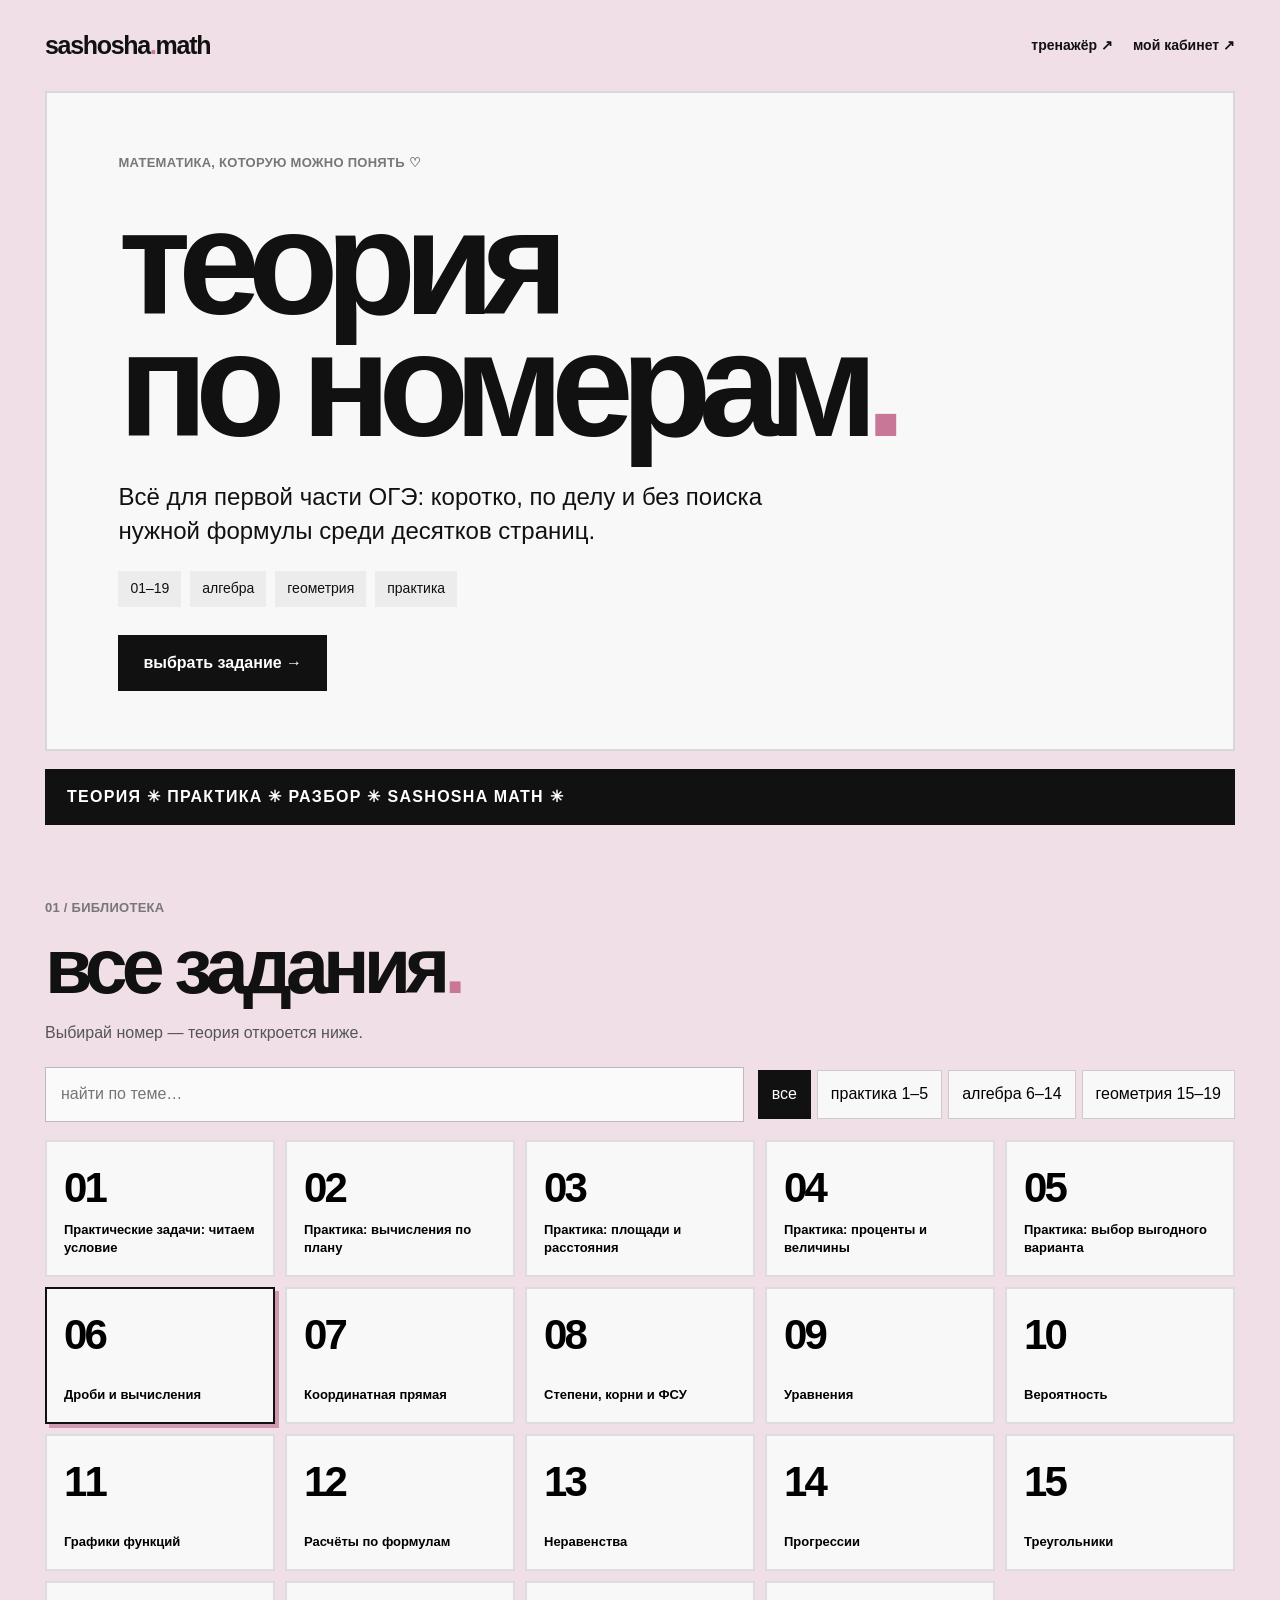
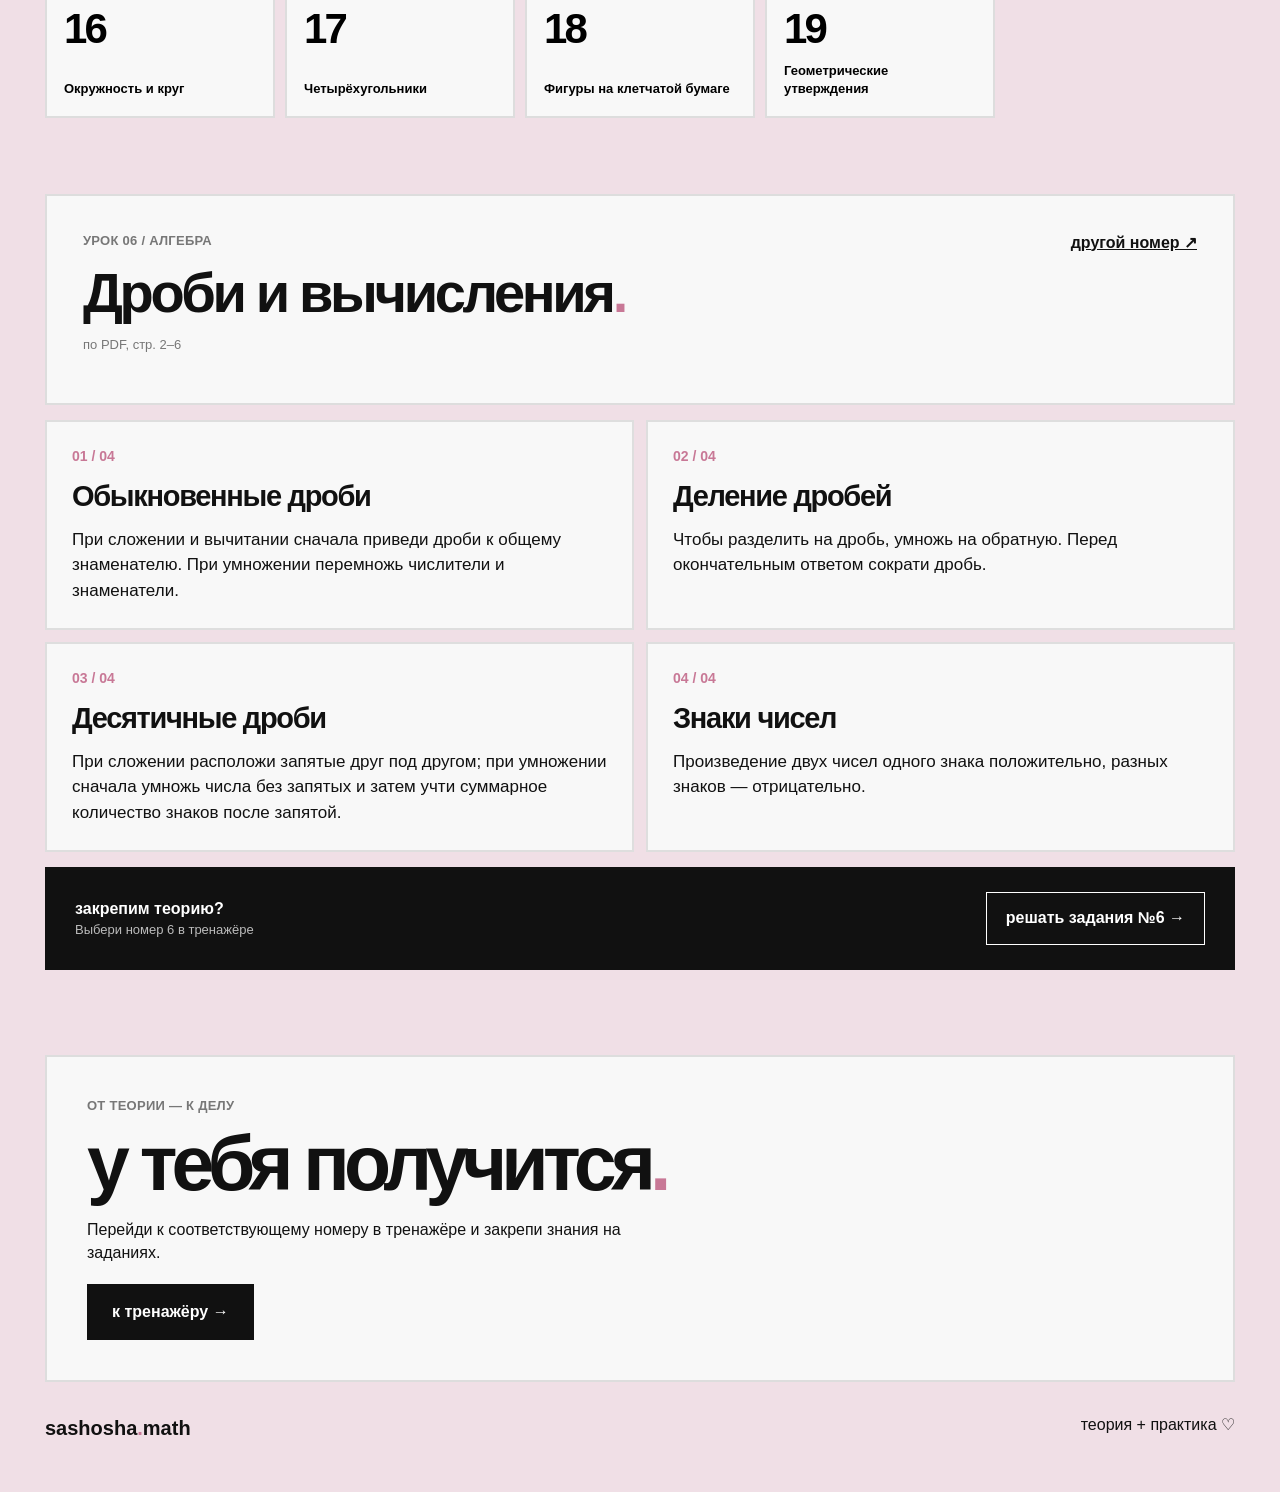
==== theory.html @ 41990ed6 "Добавлена теория ОГЭ по номерам" ====
<!doctype html><html lang="ru"><head><meta charset="utf-8"><meta name="viewport" content="width=device-width,initial-scale=1"><meta name="theme-color" content="#f0dfe6"><meta name="description" content="Теория по заданиям 1–19 ОГЭ: sashosha math"><title>теория ОГЭ — sashosha math</title><link rel="stylesheet" href="theory.css"></head><body><header class="nav shell"><a href="index.html" class="brand">sashosha<span>.</span>math</a><nav><a href="index.html#topics">тренажёр ↗</a><a href="index.html#classroom">мой кабинет ↗</a></nav></header><main class="shell"><section class="hero"><p class="eyebrow">математика, которую можно понять ♡</p><h1>теория<br>по номерам<span>.</span></h1><p class="lead">Всё для первой части ОГЭ: коротко, по делу и без поиска нужной формулы среди десятков страниц.</p><div class="tags"><span>01–19</span><span>алгебра</span><span>геометрия</span><span>практика</span></div><a class="dark-link" href="#catalog">выбрать задание →</a></section><div class="ticker">ТЕОРИЯ ✳ ПРАКТИКА ✳ РАЗБОР ✳ SASHOSHA MATH ✳</div><section id="catalog" class="section"><div class="head"><div class="eyebrow">01 / библиотека</div><h2>все задания<span>.</span></h2><p>Выбирай номер — теория откроется ниже.</p></div><div class="tools"><input id="search" type="search" placeholder="найти по теме…" aria-label="Найти тему"><div class="filters" role="group" aria-label="Группа заданий"><button data-group="all" class="active">все</button><button data-group="практика">практика 1–5</button><button data-group="алгебра">алгебра 6–14</button><button data-group="геометрия">геометрия 15–19</button></div></div><div class="catalog" id="numberList"></div></section><section class="section" id="lesson" aria-live="polite"><div id="lessonContent"></div></section><section class="endnote"><div class="eyebrow">от теории — к делу</div><h2>у тебя получится<span>.</span></h2><p>Перейди к соответствующему номеру в тренажёре и закрепи знания на заданиях.</p><a class="dark-link" href="index.html#topics">к тренажёру →</a></section></main><footer class="shell footer"><b>sashosha<span>.</span>math</b><span>теория + практика ♡</span></footer><script src="theory-data.js"></script><script src="theory.js"></script></body></html>
---- theory.css ----
*{box-sizing:border-box}html{scroll-behavior:smooth}body{margin:0;background:#f0dfe6;color:#111;font-family:Arial,Helvetica,sans-serif;line-height:1.4}a{text-decoration:none;color:inherit}button,input{font:inherit}.shell{width:min(1190px,calc(100% - 36px));margin:auto}.nav{display:flex;justify-content:space-between;align-items:center;padding:28px 0;gap:12px}.brand{font-size:25px;font-weight:900;letter-spacing:-1.3px}.brand span,.hero h1 span,.head h2 span,.endnote h2 span,.footer b span{color:#c87896}.nav nav{display:flex;gap:20px;flex-wrap:wrap;font-size:14px;font-weight:700}.hero{background:#f8f8f8;border:2px solid #d8d8d8;padding:48px 6% 58px;min-height:460px}.eyebrow{font-size:13px;color:#777;font-weight:700;letter-spacing:.02em;text-transform:uppercase}.hero h1{font-size:clamp(73px,12vw,148px);letter-spacing:-.085em;line-height:.82;margin:30px 0 35px}.lead{max-width:650px;font-size:clamp(17px,2vw,24px)}.tags{display:flex;gap:9px;flex-wrap:wrap;margin:23px 0 28px}.tags span{background:#ececec;padding:8px 12px;font-size:14px}.dark-link{display:inline-flex;background:#111;color:white;padding:17px 25px;font-weight:750;align-items:center;min-height:54px}.ticker{background:#111;color:#fff;padding:17px 22px;letter-spacing:1.3px;font-weight:800;margin:18px 0}.section{padding:56px 0 20px}.head{margin-bottom:23px}.head h2,.endnote h2{font-size:clamp(46px,7vw,77px);letter-spacing:-.075em;line-height:1.04;margin:8px 0}.head p{color:#555;font-size:16px}.tools{display:flex;align-items:center;flex-wrap:wrap;gap:14px;margin-bottom:18px}.tools input{padding:15px;border:1px solid #bbb;background:#fafafa;min-width:min(280px,100%);flex:1}.filters{display:flex;flex-wrap:wrap;gap:6px}.filters button{background:#f8f8f8;border:1px solid #ccc;padding:12px 13px;cursor:pointer}.filters button.active{background:#111;color:#fff;border-color:#111}.catalog{display:grid;grid-template-columns:repeat(5,minmax(0,1fr));gap:10px}.number{border:2px solid #ddd;background:#f8f8f8;min-height:137px;padding:17px;text-align:left;display:flex;flex-direction:column;justify-content:space-between;cursor:pointer}.number.selected{border-color:#111;box-shadow:4px 4px 0 #cf9aaf}.number b{font-size:42px;letter-spacing:-.07em}.number small{font-size:13px;font-weight:750}.lesson-head{background:#f8f8f8;padding:36px;border:2px solid #ddd;display:flex;gap:20px;justify-content:space-between;align-items:start}.lesson-head h2{font-size:clamp(31px,5vw,56px);letter-spacing:-.06em;line-height:1.1;margin:12px 0}.lesson-head p{color:#777;font-size:13px}.cards{display:grid;grid-template-columns:repeat(2,minmax(0,1fr));gap:12px;margin-top:15px}.theory-card{background:#f8f8f8;border:2px solid #dedede;padding:25px;min-height:182px}.theory-card .count{font-weight:900;font-size:14px;color:#c87896}.theory-card h3{font-size:clamp(21px,2.5vw,29px);letter-spacing:-.045em;line-height:1.1;margin:14px 0}.theory-card p{font-size:17px;line-height:1.5;margin:0}.lesson-cta{background:#111;color:#fff;padding:25px 30px;margin-top:15px;display:flex;justify-content:space-between;align-items:center;gap:15px;flex-wrap:wrap}.lesson-cta a{border:1px solid white;padding:14px 19px;font-weight:800}.endnote{background:#f8f8f8;border:2px solid #ddd;margin:65px 0 0;padding:40px}.endnote p{margin-bottom:20px;max-width:580px}.footer{padding:32px 0 50px;display:flex;justify-content:space-between;gap:12px}.footer b{font-size:20px}@media(max-width:760px){.catalog{grid-template-columns:repeat(3,minmax(0,1fr))}.cards{grid-template-columns:1fr}.hero{min-height:0;padding:42px 26px}.lesson-head{padding:25px}.nav{flex-wrap:wrap}.section{padding-top:42px}}@media(max-width:430px){.catalog{grid-template-columns:repeat(2,minmax(0,1fr))}.filters button{font-size:12px;padding:9px}.number{min-height:112px}.number b{font-size:36px}.theory-card{padding:20px}.lesson-head{display:block}}
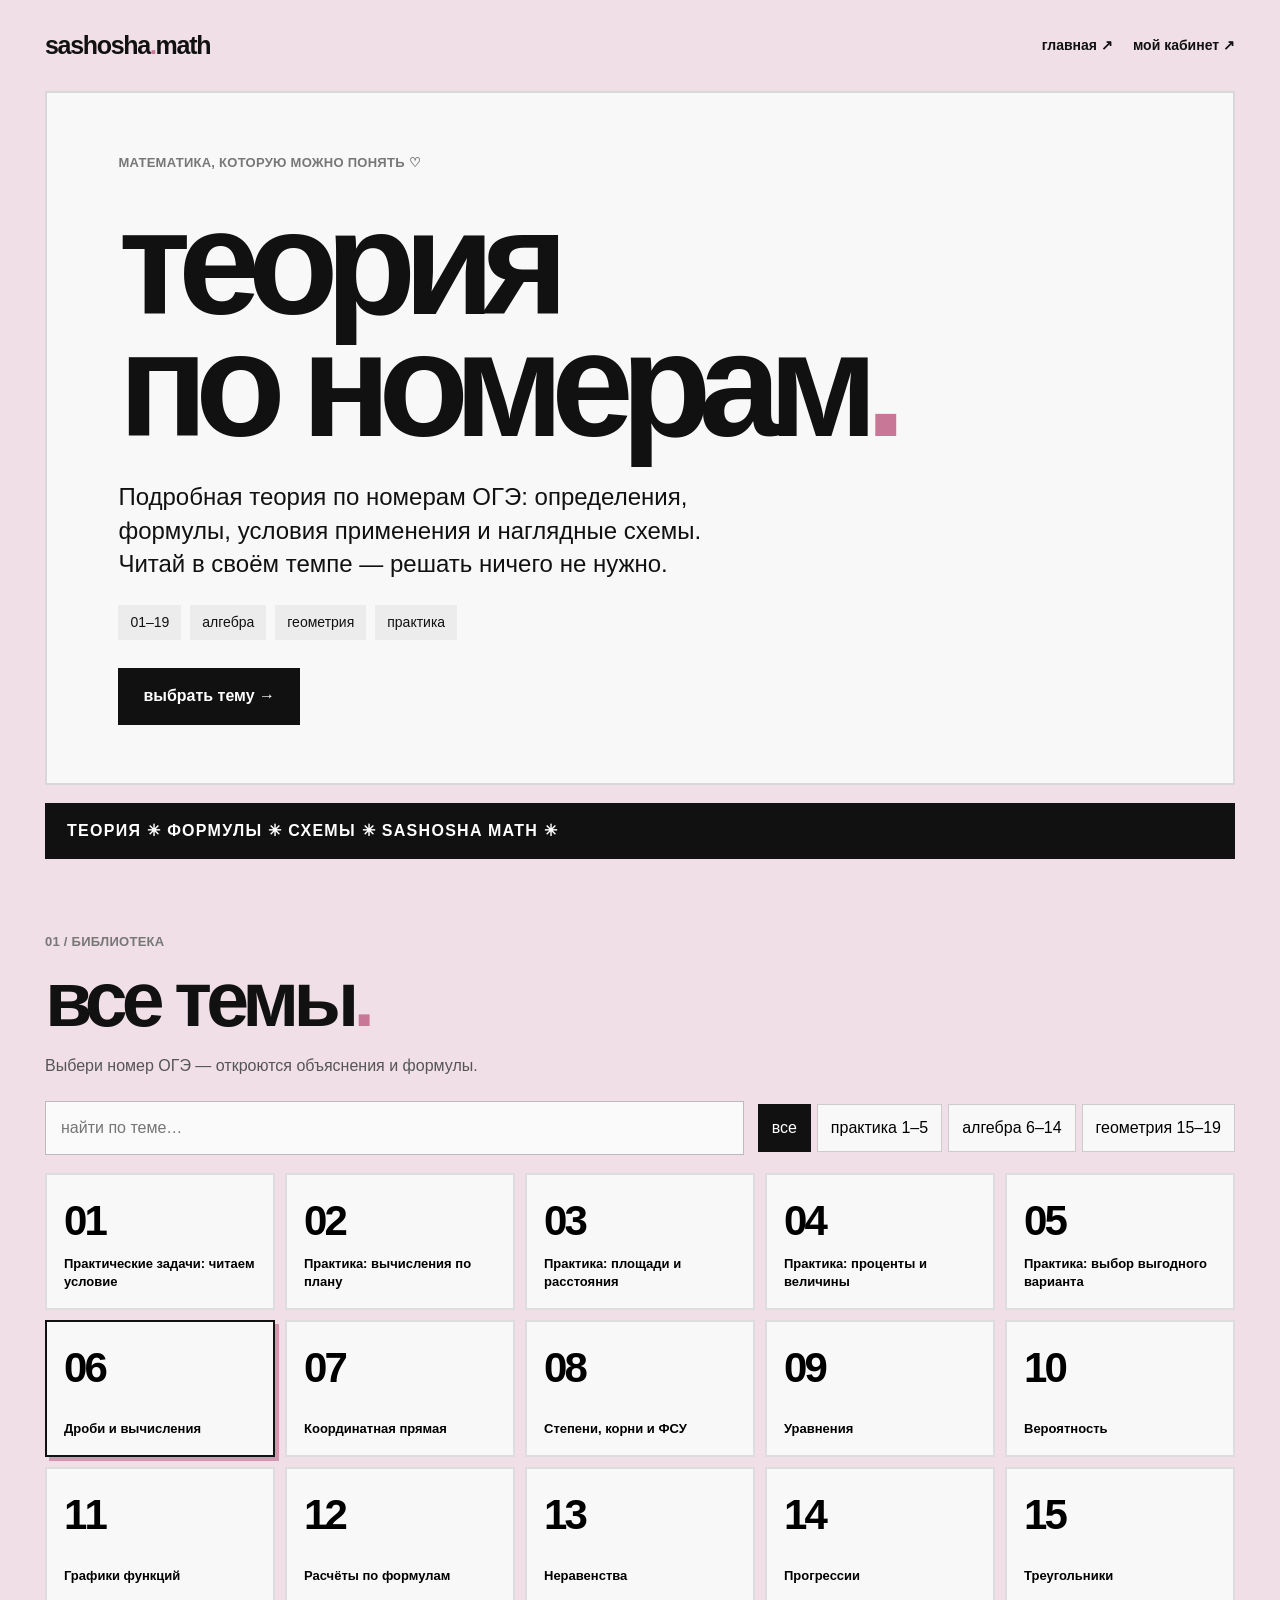
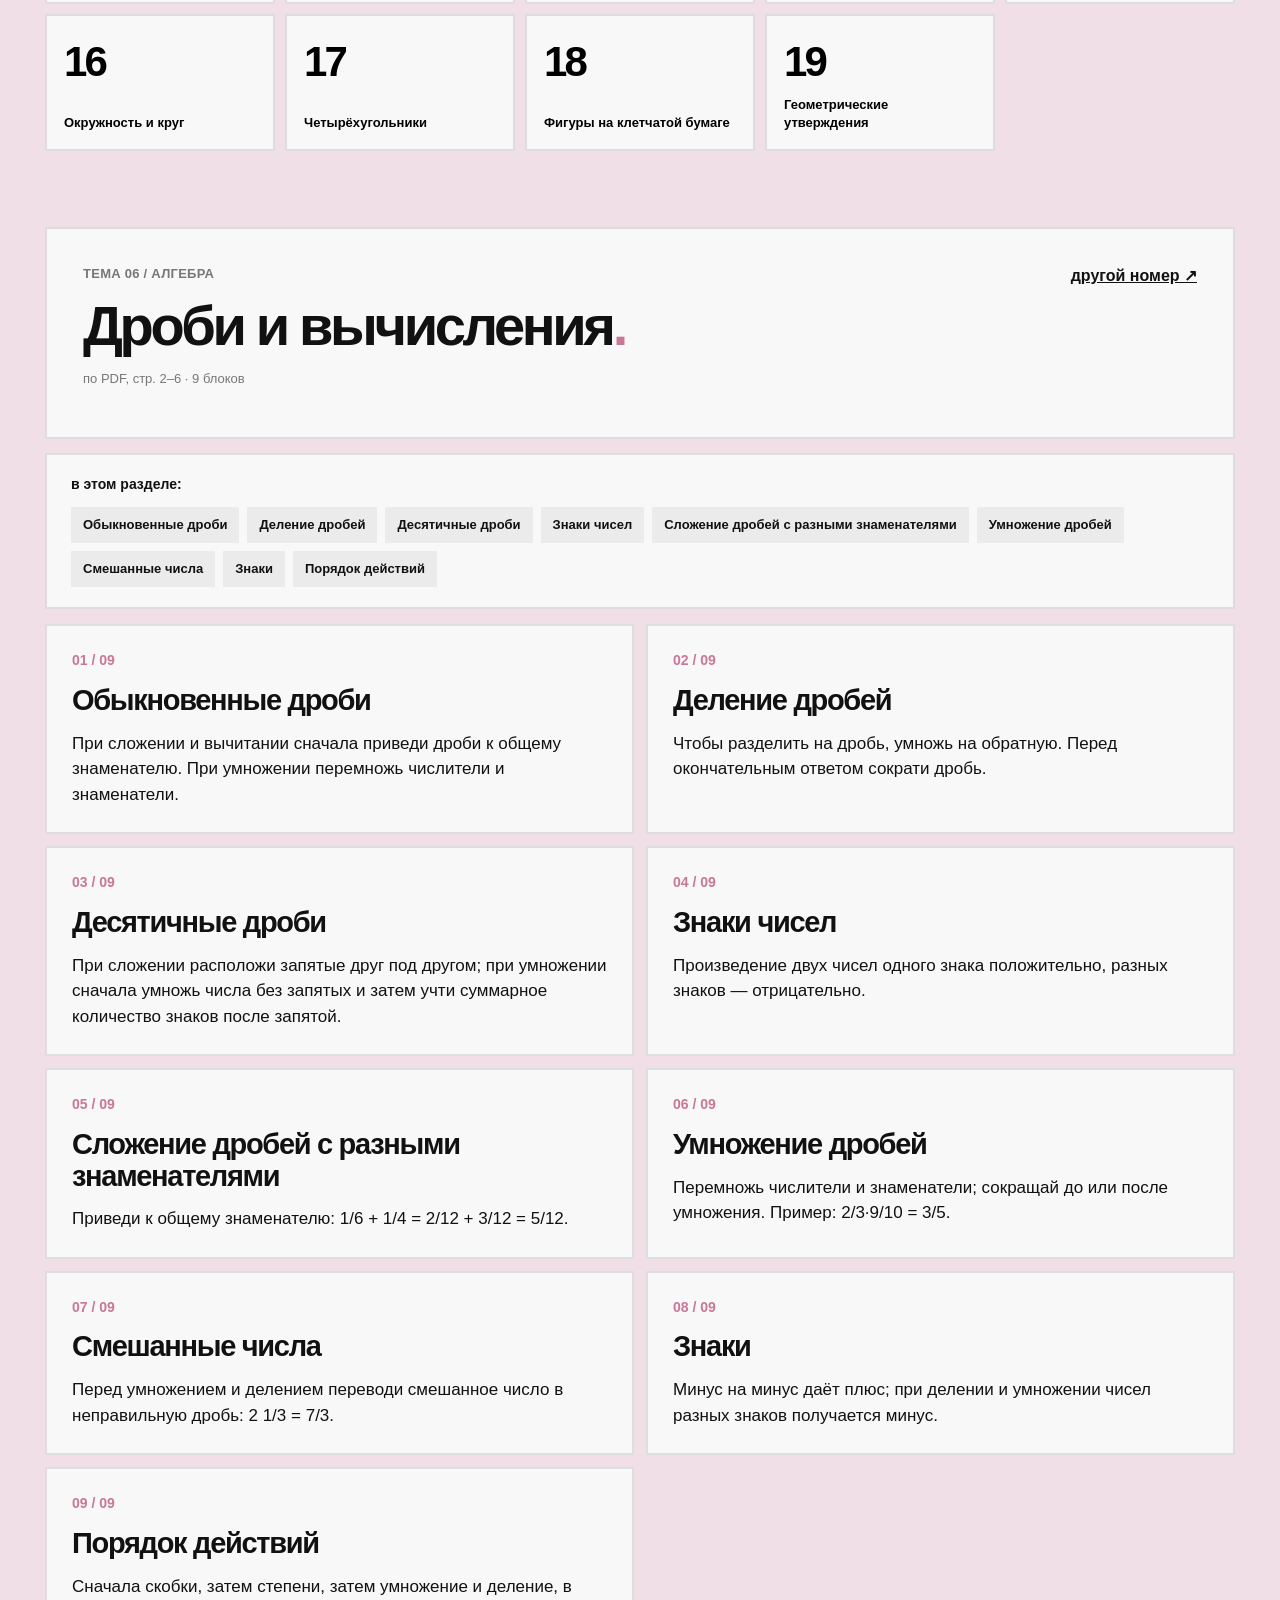
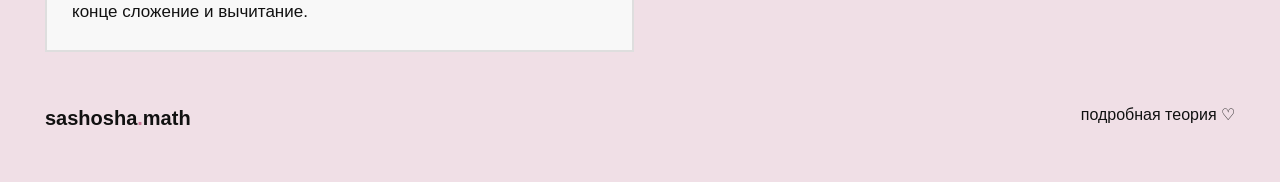
==== commit 1fdc1528: "Теория без тренировочных заданий" ====
--- a/theory.html
+++ b/theory.html
@@ -1 +1 @@
-<!doctype html><html lang="ru"><head><meta charset="utf-8"><meta name="viewport" content="width=device-width,initial-scale=1"><meta name="theme-color" content="#f0dfe6"><meta name="description" content="Теория по заданиям 1–19 ОГЭ: sashosha math"><title>теория ОГЭ — sashosha math</title><link rel="stylesheet" href="theory.css"></head><body><header class="nav shell"><a href="index.html" class="brand">sashosha<span>.</span>math</a><nav><a href="index.html#topics">тренажёр ↗</a><a href="index.html#classroom">мой кабинет ↗</a></nav></header><main class="shell"><section class="hero"><p class="eyebrow">математика, которую можно понять ♡</p><h1>теория<br>по номерам<span>.</span></h1><p class="lead">Всё для первой части ОГЭ: коротко, по делу и без поиска нужной формулы среди десятков страниц.</p><div class="tags"><span>01–19</span><span>алгебра</span><span>геометрия</span><span>практика</span></div><a class="dark-link" href="#catalog">выбрать задание →</a></section><div class="ticker">ТЕОРИЯ ✳ ПРАКТИКА ✳ РАЗБОР ✳ SASHOSHA MATH ✳</div><section id="catalog" class="section"><div class="head"><div class="eyebrow">01 / библиотека</div><h2>все задания<span>.</span></h2><p>Выбирай номер — теория откроется ниже.</p></div><div class="tools"><input id="search" type="search" placeholder="найти по теме…" aria-label="Найти тему"><div class="filters" role="group" aria-label="Группа заданий"><button data-group="all" class="active">все</button><button data-group="практика">практика 1–5</button><button data-group="алгебра">алгебра 6–14</button><button data-group="геометрия">геометрия 15–19</button></div></div><div class="catalog" id="numberList"></div></section><section class="section" id="lesson" aria-live="polite"><div id="lessonContent"></div></section><section class="endnote"><div class="eyebrow">от теории — к делу</div><h2>у тебя получится<span>.</span></h2><p>Перейди к соответствующему номеру в тренажёре и закрепи знания на заданиях.</p><a class="dark-link" href="index.html#topics">к тренажёру →</a></section></main><footer class="shell footer"><b>sashosha<span>.</span>math</b><span>теория + практика ♡</span></footer><script src="theory-data.js"></script><script src="theory.js"></script></body></html>+<!doctype html><html lang="ru"><head><meta charset="utf-8"><meta name="viewport" content="width=device-width,initial-scale=1"><meta name="theme-color" content="#f0dfe6"><meta name="description" content="Теория по номерам 1–19 ОГЭ: sashosha math"><title>теория ОГЭ — sashosha math</title><link rel="stylesheet" href="theory.css"><link rel="stylesheet" href="interactive.css"></head><body><header class="nav shell"><a href="index.html" class="brand">sashosha<span>.</span>math</a><nav><a href="index.html">главная ↗</a><a href="index.html#classroom">мой кабинет ↗</a></nav></header><main class="shell"><section class="hero"><p class="eyebrow">математика, которую можно понять ♡</p><h1>теория<br>по номерам<span>.</span></h1><p class="lead">Подробная теория по номерам ОГЭ: определения, формулы, условия применения и наглядные схемы. Читай в своём темпе — решать ничего не нужно.</p><div class="tags"><span>01–19</span><span>алгебра</span><span>геометрия</span><span>практика</span></div><a class="dark-link" href="#catalog">выбрать тему →</a></section><div class="ticker">ТЕОРИЯ ✳ ФОРМУЛЫ ✳ СХЕМЫ ✳ SASHOSHA MATH ✳</div><section id="catalog" class="section"><div class="head"><div class="eyebrow">01 / библиотека</div><h2>все темы<span>.</span></h2><p>Выбери номер ОГЭ — откроются объяснения и формулы.</p></div><div class="tools"><input id="search" type="search" placeholder="найти по теме…" aria-label="Найти тему"><div class="filters" role="group" aria-label="Группа заданий"><button data-group="all" class="active">все</button><button data-group="практика">практика 1–5</button><button data-group="алгебра">алгебра 6–14</button><button data-group="геометрия">геометрия 15–19</button></div></div><div class="catalog" id="numberList"></div></section><section class="section" id="lesson" aria-live="polite"><div id="lessonContent"></div></section></main><footer class="shell footer"><b>sashosha<span>.</span>math</b><span>подробная теория ♡</span></footer><script src="theory-data.js"></script><script src="theory.js"></script><script src="interactive.js"></script></body></html>
--- a/theory.css
+++ b/theory.css
@@ -1 +1,2 @@
-*{box-sizing:border-box}html{scroll-behavior:smooth}body{margin:0;background:#f0dfe6;color:#111;font-family:Arial,Helvetica,sans-serif;line-height:1.4}a{text-decoration:none;color:inherit}button,input{font:inherit}.shell{width:min(1190px,calc(100% - 36px));margin:auto}.nav{display:flex;justify-content:space-between;align-items:center;padding:28px 0;gap:12px}.brand{font-size:25px;font-weight:900;letter-spacing:-1.3px}.brand span,.hero h1 span,.head h2 span,.endnote h2 span,.footer b span{color:#c87896}.nav nav{display:flex;gap:20px;flex-wrap:wrap;font-size:14px;font-weight:700}.hero{background:#f8f8f8;border:2px solid #d8d8d8;padding:48px 6% 58px;min-height:460px}.eyebrow{font-size:13px;color:#777;font-weight:700;letter-spacing:.02em;text-transform:uppercase}.hero h1{font-size:clamp(73px,12vw,148px);letter-spacing:-.085em;line-height:.82;margin:30px 0 35px}.lead{max-width:650px;font-size:clamp(17px,2vw,24px)}.tags{display:flex;gap:9px;flex-wrap:wrap;margin:23px 0 28px}.tags span{background:#ececec;padding:8px 12px;font-size:14px}.dark-link{display:inline-flex;background:#111;color:white;padding:17px 25px;font-weight:750;align-items:center;min-height:54px}.ticker{background:#111;color:#fff;padding:17px 22px;letter-spacing:1.3px;font-weight:800;margin:18px 0}.section{padding:56px 0 20px}.head{margin-bottom:23px}.head h2,.endnote h2{font-size:clamp(46px,7vw,77px);letter-spacing:-.075em;line-height:1.04;margin:8px 0}.head p{color:#555;font-size:16px}.tools{display:flex;align-items:center;flex-wrap:wrap;gap:14px;margin-bottom:18px}.tools input{padding:15px;border:1px solid #bbb;background:#fafafa;min-width:min(280px,100%);flex:1}.filters{display:flex;flex-wrap:wrap;gap:6px}.filters button{background:#f8f8f8;border:1px solid #ccc;padding:12px 13px;cursor:pointer}.filters button.active{background:#111;color:#fff;border-color:#111}.catalog{display:grid;grid-template-columns:repeat(5,minmax(0,1fr));gap:10px}.number{border:2px solid #ddd;background:#f8f8f8;min-height:137px;padding:17px;text-align:left;display:flex;flex-direction:column;justify-content:space-between;cursor:pointer}.number.selected{border-color:#111;box-shadow:4px 4px 0 #cf9aaf}.number b{font-size:42px;letter-spacing:-.07em}.number small{font-size:13px;font-weight:750}.lesson-head{background:#f8f8f8;padding:36px;border:2px solid #ddd;display:flex;gap:20px;justify-content:space-between;align-items:start}.lesson-head h2{font-size:clamp(31px,5vw,56px);letter-spacing:-.06em;line-height:1.1;margin:12px 0}.lesson-head p{color:#777;font-size:13px}.cards{display:grid;grid-template-columns:repeat(2,minmax(0,1fr));gap:12px;margin-top:15px}.theory-card{background:#f8f8f8;border:2px solid #dedede;padding:25px;min-height:182px}.theory-card .count{font-weight:900;font-size:14px;color:#c87896}.theory-card h3{font-size:clamp(21px,2.5vw,29px);letter-spacing:-.045em;line-height:1.1;margin:14px 0}.theory-card p{font-size:17px;line-height:1.5;margin:0}.lesson-cta{background:#111;color:#fff;padding:25px 30px;margin-top:15px;display:flex;justify-content:space-between;align-items:center;gap:15px;flex-wrap:wrap}.lesson-cta a{border:1px solid white;padding:14px 19px;font-weight:800}.endnote{background:#f8f8f8;border:2px solid #ddd;margin:65px 0 0;padding:40px}.endnote p{margin-bottom:20px;max-width:580px}.footer{padding:32px 0 50px;display:flex;justify-content:space-between;gap:12px}.footer b{font-size:20px}@media(max-width:760px){.catalog{grid-template-columns:repeat(3,minmax(0,1fr))}.cards{grid-template-columns:1fr}.hero{min-height:0;padding:42px 26px}.lesson-head{padding:25px}.nav{flex-wrap:wrap}.section{padding-top:42px}}@media(max-width:430px){.catalog{grid-template-columns:repeat(2,minmax(0,1fr))}.filters button{font-size:12px;padding:9px}.number{min-height:112px}.number b{font-size:36px}.theory-card{padding:20px}.lesson-head{display:block}}+*{box-sizing:border-box}html{scroll-behavior:smooth}body{margin:0;background:#f0dfe6;color:#111;font-family:Arial,Helvetica,sans-serif;line-height:1.4}a{text-decoration:none;color:inherit}button,input{font:inherit}.shell{width:min(1190px,calc(100% - 36px));margin:auto}.nav{display:flex;justify-content:space-between;align-items:center;padding:28px 0;gap:12px}.brand{font-size:25px;font-weight:900;letter-spacing:-1.3px}.brand span,.hero h1 span,.head h2 span,.endnote h2 span,.footer b span{color:#c87896}.nav nav{display:flex;gap:20px;flex-wrap:wrap;font-size:14px;font-weight:700}.hero{background:#f8f8f8;border:2px solid #d8d8d8;padding:48px 6% 58px;min-height:460px}.eyebrow{font-size:13px;color:#777;font-weight:700;letter-spacing:.02em;text-transform:uppercase}.hero h1{font-size:clamp(73px,12vw,148px);letter-spacing:-.085em;line-height:.82;margin:30px 0 35px}.lead{max-width:650px;font-size:clamp(17px,2vw,24px)}.tags{display:flex;gap:9px;flex-wrap:wrap;margin:23px 0 28px}.tags span{background:#ececec;padding:8px 12px;font-size:14px}.dark-link{display:inline-flex;background:#111;color:white;padding:17px 25px;font-weight:750;align-items:center;min-height:54px}.ticker{background:#111;color:#fff;padding:17px 22px;letter-spacing:1.3px;font-weight:800;margin:18px 0}.section{padding:56px 0 20px}.head{margin-bottom:23px}.head h2,.endnote h2{font-size:clamp(46px,7vw,77px);letter-spacing:-.075em;line-height:1.04;margin:8px 0}.head p{color:#555;font-size:16px}.tools{display:flex;align-items:center;flex-wrap:wrap;gap:14px;margin-bottom:18px}.tools input{padding:15px;border:1px solid #bbb;background:#fafafa;min-width:min(280px,100%);flex:1}.filters{display:flex;flex-wrap:wrap;gap:6px}.filters button{background:#f8f8f8;border:1px solid #ccc;padding:12px 13px;cursor:pointer}.filters button.active{background:#111;color:#fff;border-color:#111}.catalog{display:grid;grid-template-columns:repeat(5,minmax(0,1fr));gap:10px}.number{border:2px solid #ddd;background:#f8f8f8;min-height:137px;padding:17px;text-align:left;display:flex;flex-direction:column;justify-content:space-between;cursor:pointer}.number.selected{border-color:#111;box-shadow:4px 4px 0 #cf9aaf}.number b{font-size:42px;letter-spacing:-.07em}.number small{font-size:13px;font-weight:750}.lesson-head{background:#f8f8f8;padding:36px;border:2px solid #ddd;display:flex;gap:20px;justify-content:space-between;align-items:start}.lesson-head h2{font-size:clamp(31px,5vw,56px);letter-spacing:-.06em;line-height:1.1;margin:12px 0}.lesson-head p{color:#777;font-size:13px}.cards{display:grid;grid-template-columns:repeat(2,minmax(0,1fr));gap:12px;margin-top:15px}.theory-card{background:#f8f8f8;border:2px solid #dedede;padding:25px;min-height:182px}.theory-card .count{font-weight:900;font-size:14px;color:#c87896}.theory-card h3{font-size:clamp(21px,2.5vw,29px);letter-spacing:-.045em;line-height:1.1;margin:14px 0}.theory-card p{font-size:17px;line-height:1.5;margin:0}.lesson-cta{background:#111;color:#fff;padding:25px 30px;margin-top:15px;display:flex;justify-content:space-between;align-items:center;gap:15px;flex-wrap:wrap}.lesson-cta a{border:1px solid white;padding:14px 19px;font-weight:800}.endnote{background:#f8f8f8;border:2px solid #ddd;margin:65px 0 0;padding:40px}.endnote p{margin-bottom:20px;max-width:580px}.footer{padding:32px 0 50px;display:flex;justify-content:space-between;gap:12px}.footer b{font-size:20px}@media(max-width:760px){.catalog{grid-template-columns:repeat(3,minmax(0,1fr))}.cards{grid-template-columns:1fr}.hero{min-height:0;padding:42px 26px}.lesson-head{padding:25px}.nav{flex-wrap:wrap}.section{padding-top:42px}}@media(max-width:430px){.catalog{grid-template-columns:repeat(2,minmax(0,1fr))}.filters button{font-size:12px;padding:9px}.number{min-height:112px}.number b{font-size:36px}.theory-card{padding:20px}.lesson-head{display:block}}
+.lesson-map{margin-top:14px;padding:20px 24px;background:#f8f8f8;border:2px solid #ddd}.lesson-map>b{display:block;font-size:14px;margin-bottom:12px}.lesson-map>div{display:flex;flex-wrap:wrap;gap:8px}.lesson-map a{display:inline-block;padding:9px 12px;background:#ebebeb;font-size:13px;font-weight:700;text-decoration:none}.lesson-map a:hover{background:#eed9e3}.theory-card{scroll-margin-top:20px}.theory-card p{white-space:pre-line}@media(max-width:640px){.lesson-map{padding:14px}.lesson-map a{font-size:12px}}
--- a/interactive.css
+++ b/interactive.css
@@ -0,0 +1 @@
+.lab{background:#f8f8f8;border:2px solid #dedede;padding:27px;margin:18px 0 25px}.lab h3{font-size:clamp(26px,4vw,41px);letter-spacing:-.055em;margin:6px 0 16px}.lab .subtitle{color:#777;font-size:13px;font-weight:750;text-transform:uppercase}.lab .modes{display:flex;flex-wrap:wrap;gap:7px;margin:18px 0}.lab button{font:inherit;cursor:pointer;border:1px solid #bbb;background:#eee;padding:11px 15px;font-weight:700}.lab button.active{background:#111;color:#fff;border-color:#111}.lab button:focus-visible{outline:3px solid #cc7496;outline-offset:2px}.lab .illustration{background:#fff;border:1px solid #dedede;padding:14px;margin:14px 0;min-height:220px;display:flex;align-items:center;justify-content:center}.lab svg{width:100%;max-width:650px;height:auto}.lab .explanation{font-size:17px;line-height:1.55;max-width:740px}.lab .mathline{font-size:clamp(22px,3vw,32px);font-weight:700;letter-spacing:-.025em;margin:14px 0}.lab .steps{margin-top:12px;display:grid;gap:8px}.lab .step{padding:12px;background:white;border-left:4px solid #cc7897}.lab .controls{display:flex;align-items:center;gap:14px;flex-wrap:wrap;margin:13px 0}.lab input[type=range]{accent-color:#c87896;width:min(280px,70vw)}.lab .hint{color:#626262;font-size:14px}.lab .detail{margin-top:14px}.lab details{border-top:1px solid #ccc;padding:15px 0}.lab summary{font-weight:750;cursor:pointer}.lab .notes{display:grid;grid-template-columns:repeat(2,minmax(0,1fr));gap:12px;margin-top:15px}.lab .note{background:#efefef;padding:15px}.lab .note b{display:block;margin-bottom:8px}@media(max-width:600px){.lab{padding:15px}.lab .notes{grid-template-columns:1fr}}
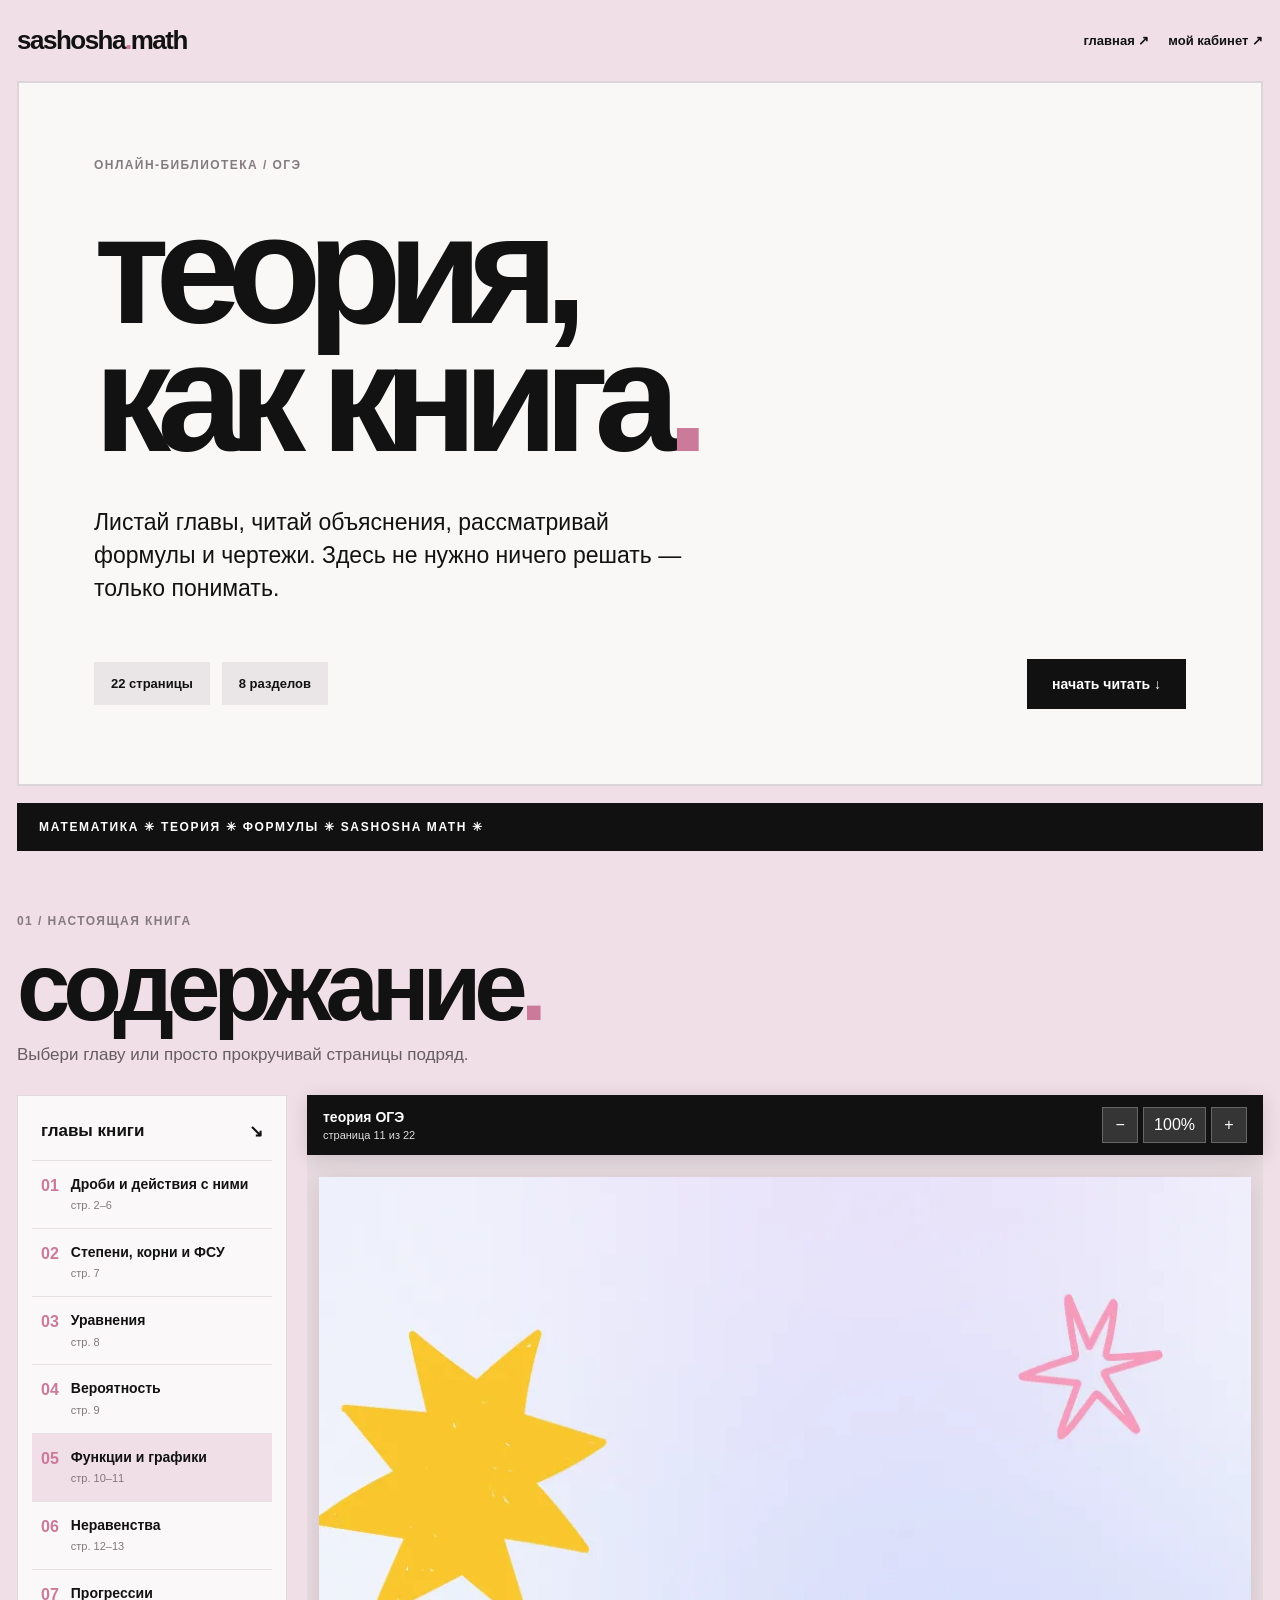
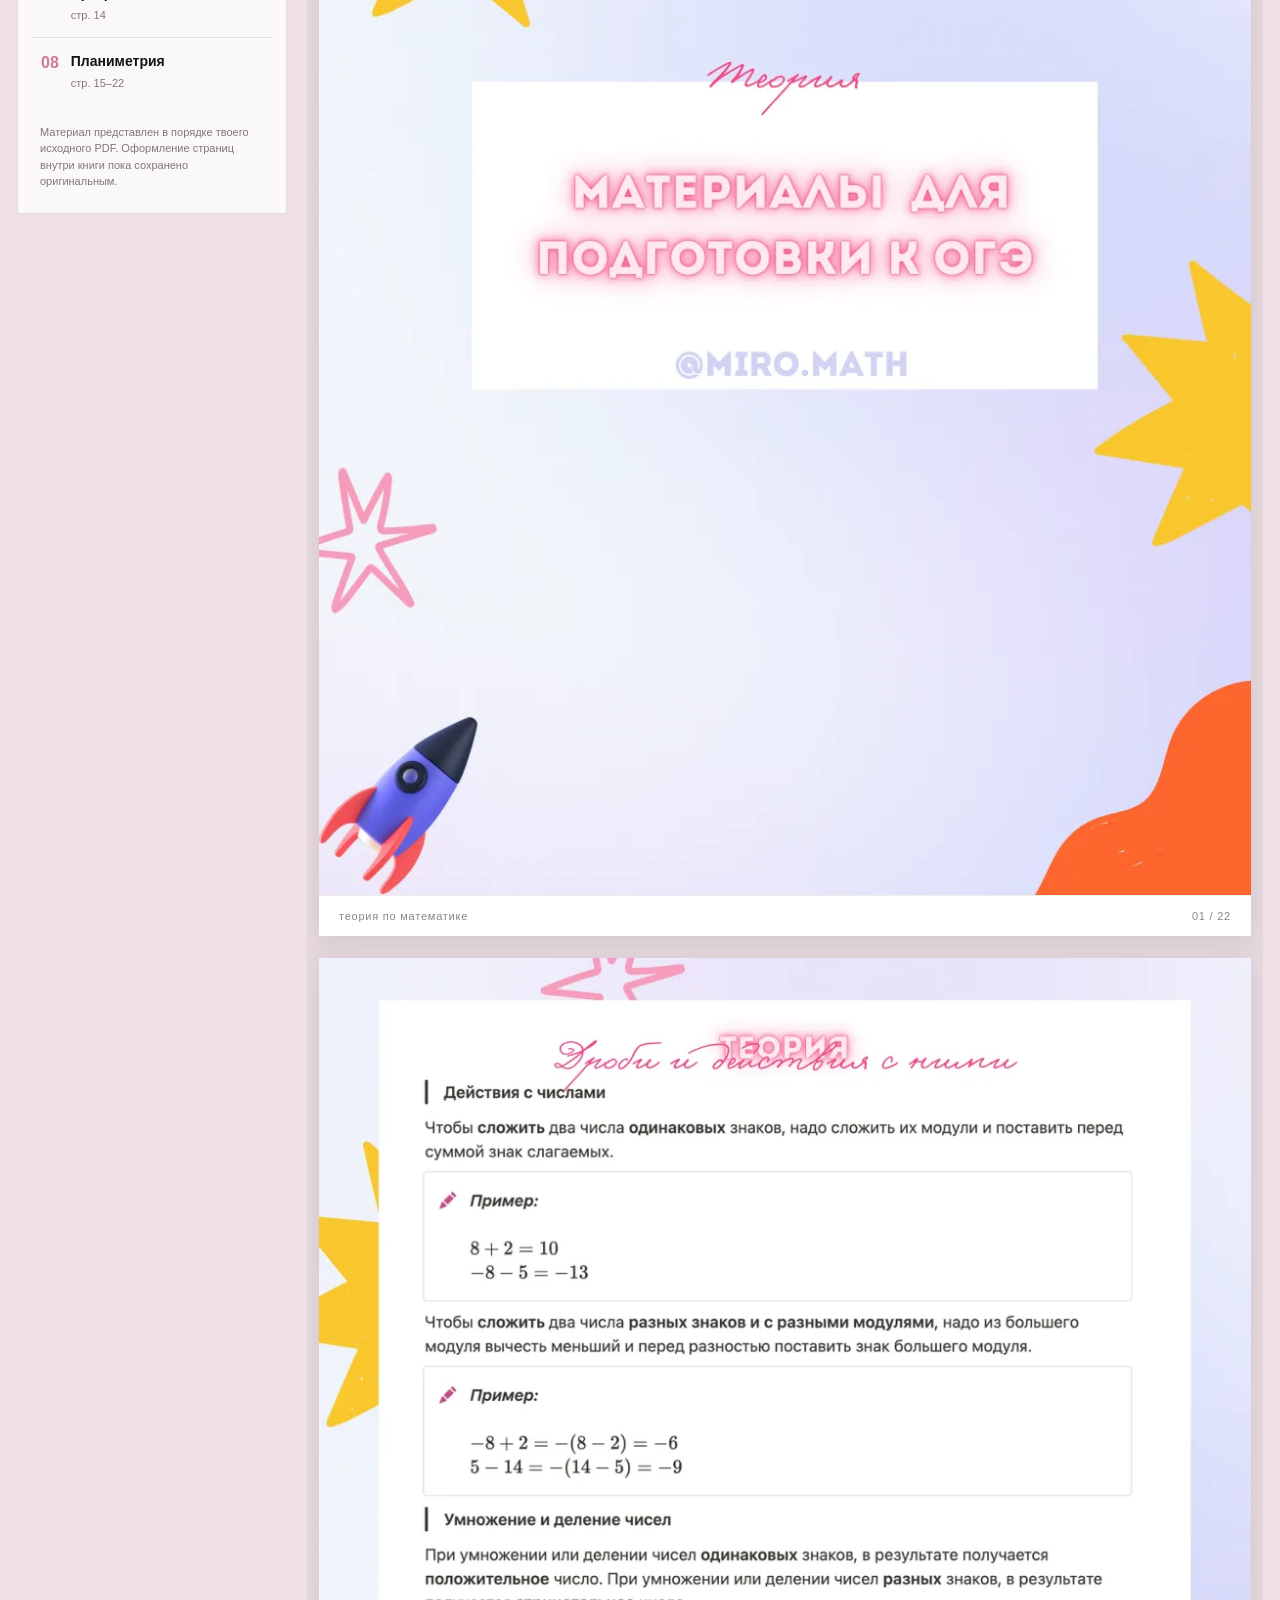
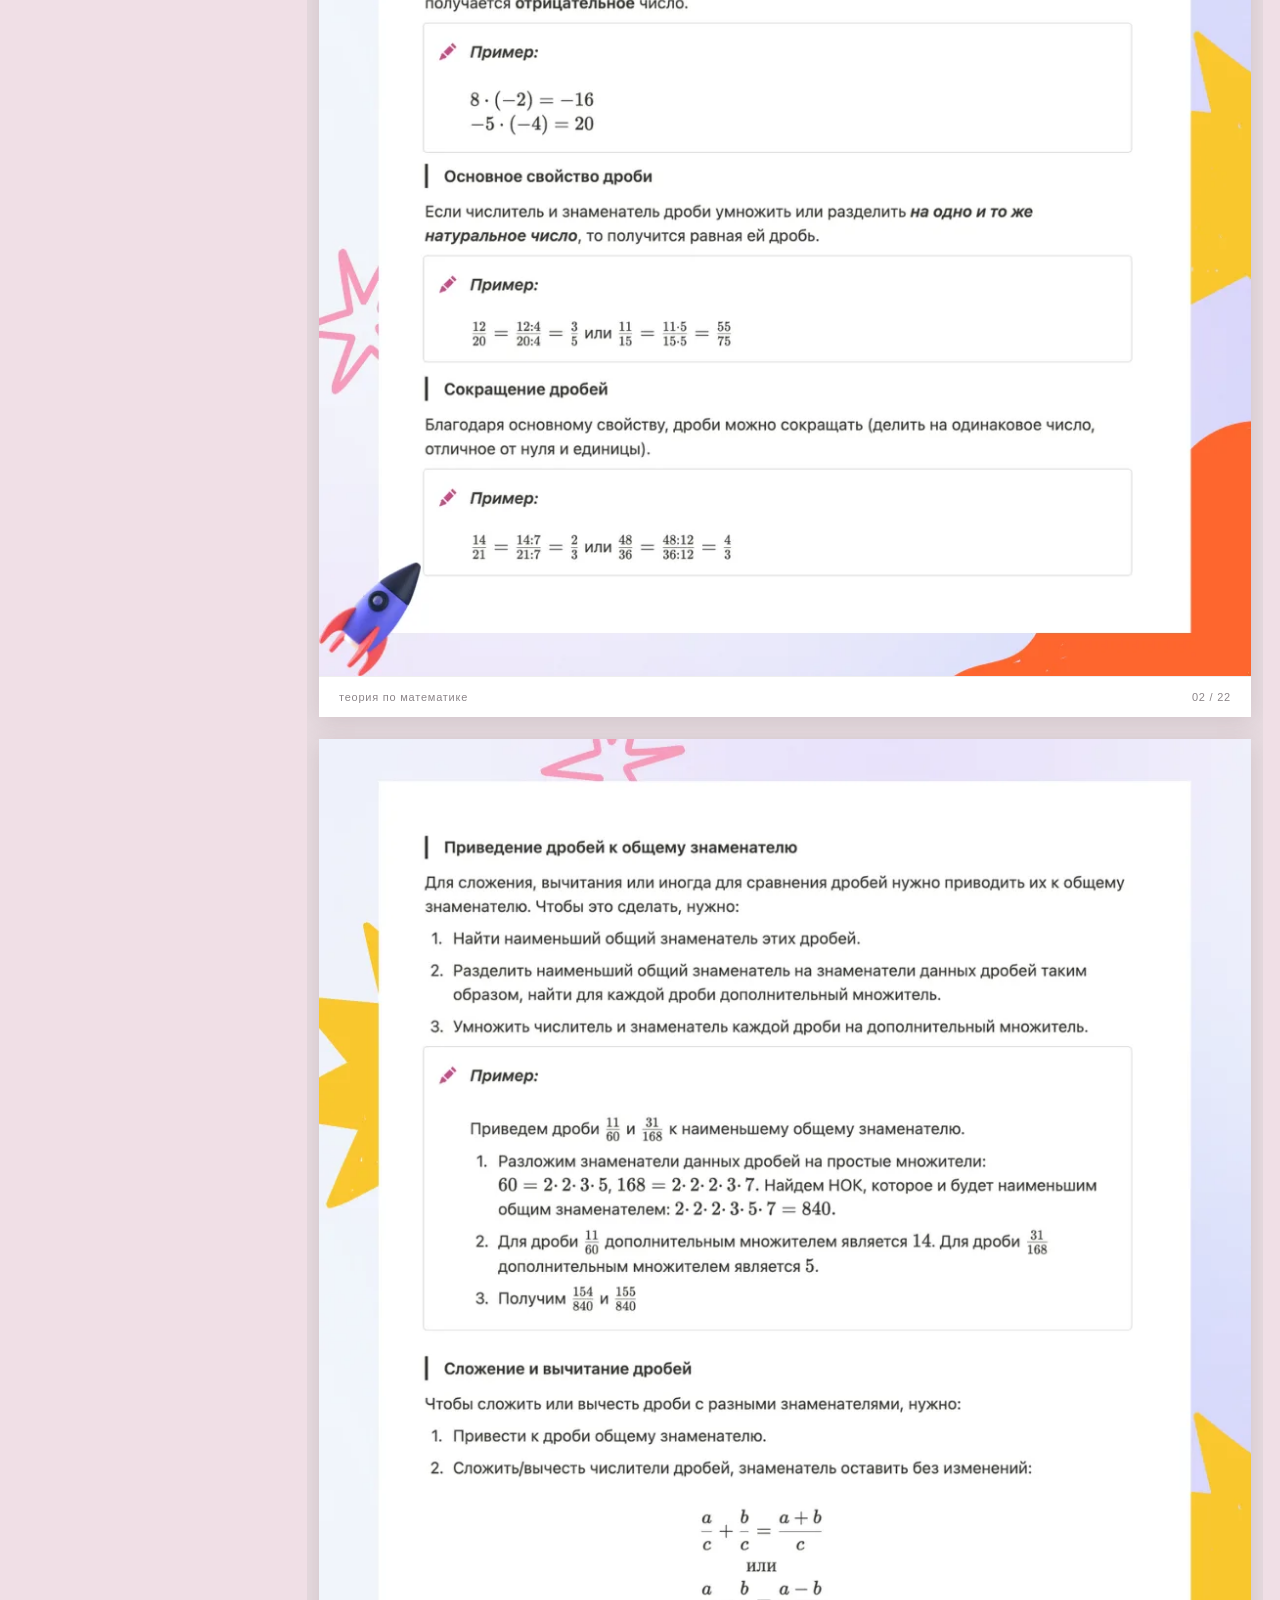
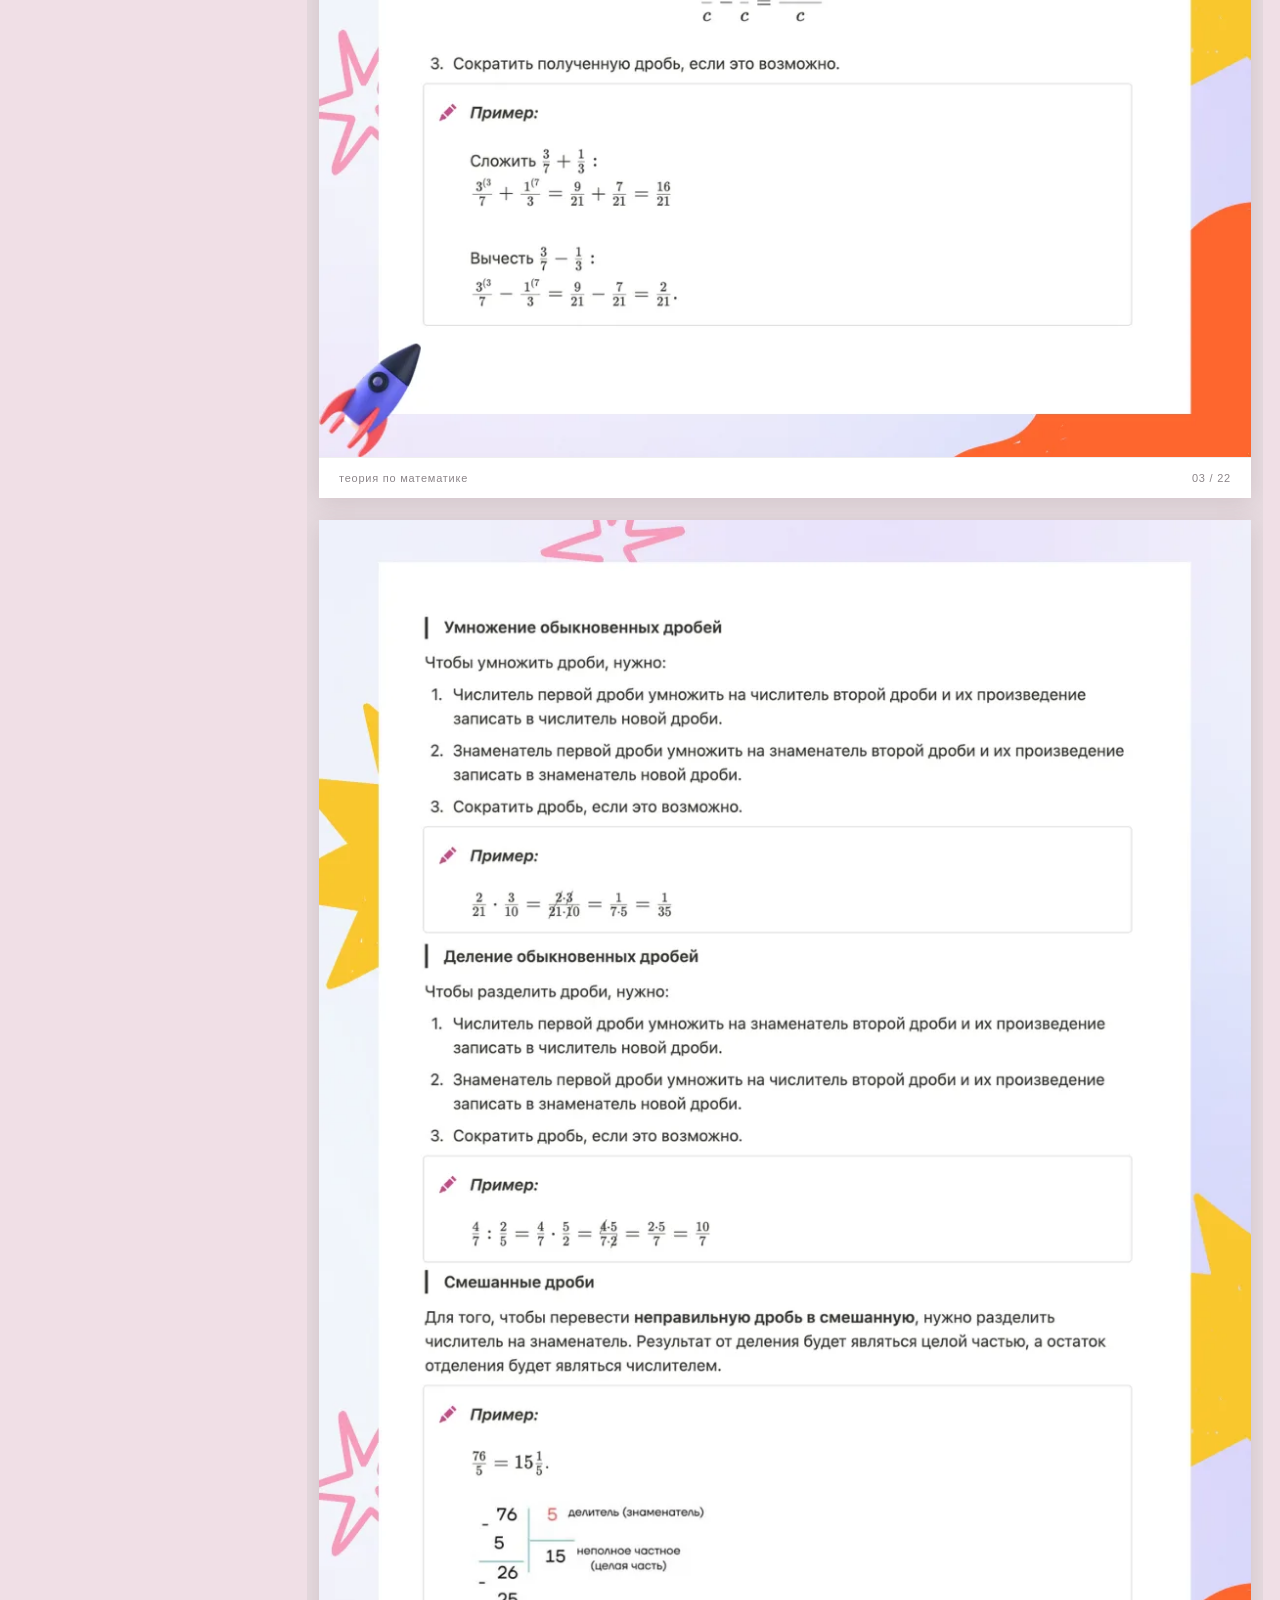
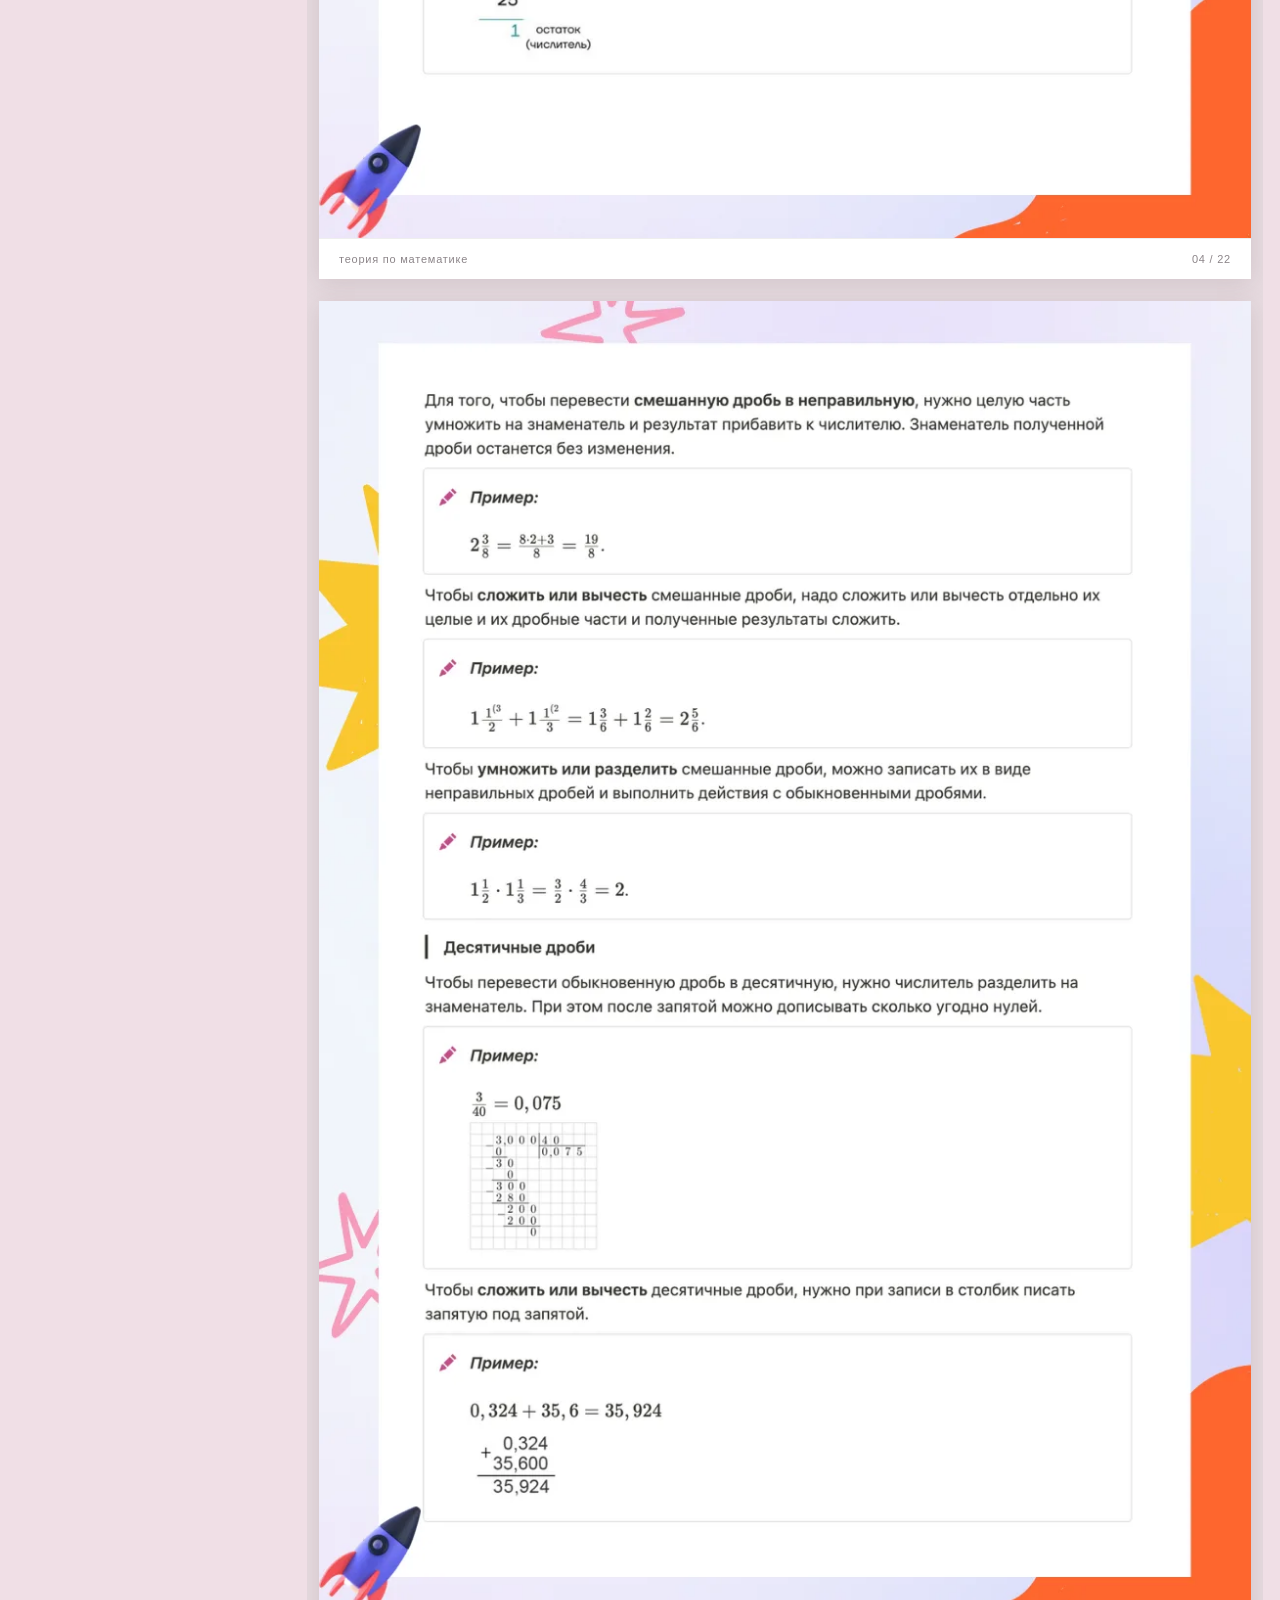
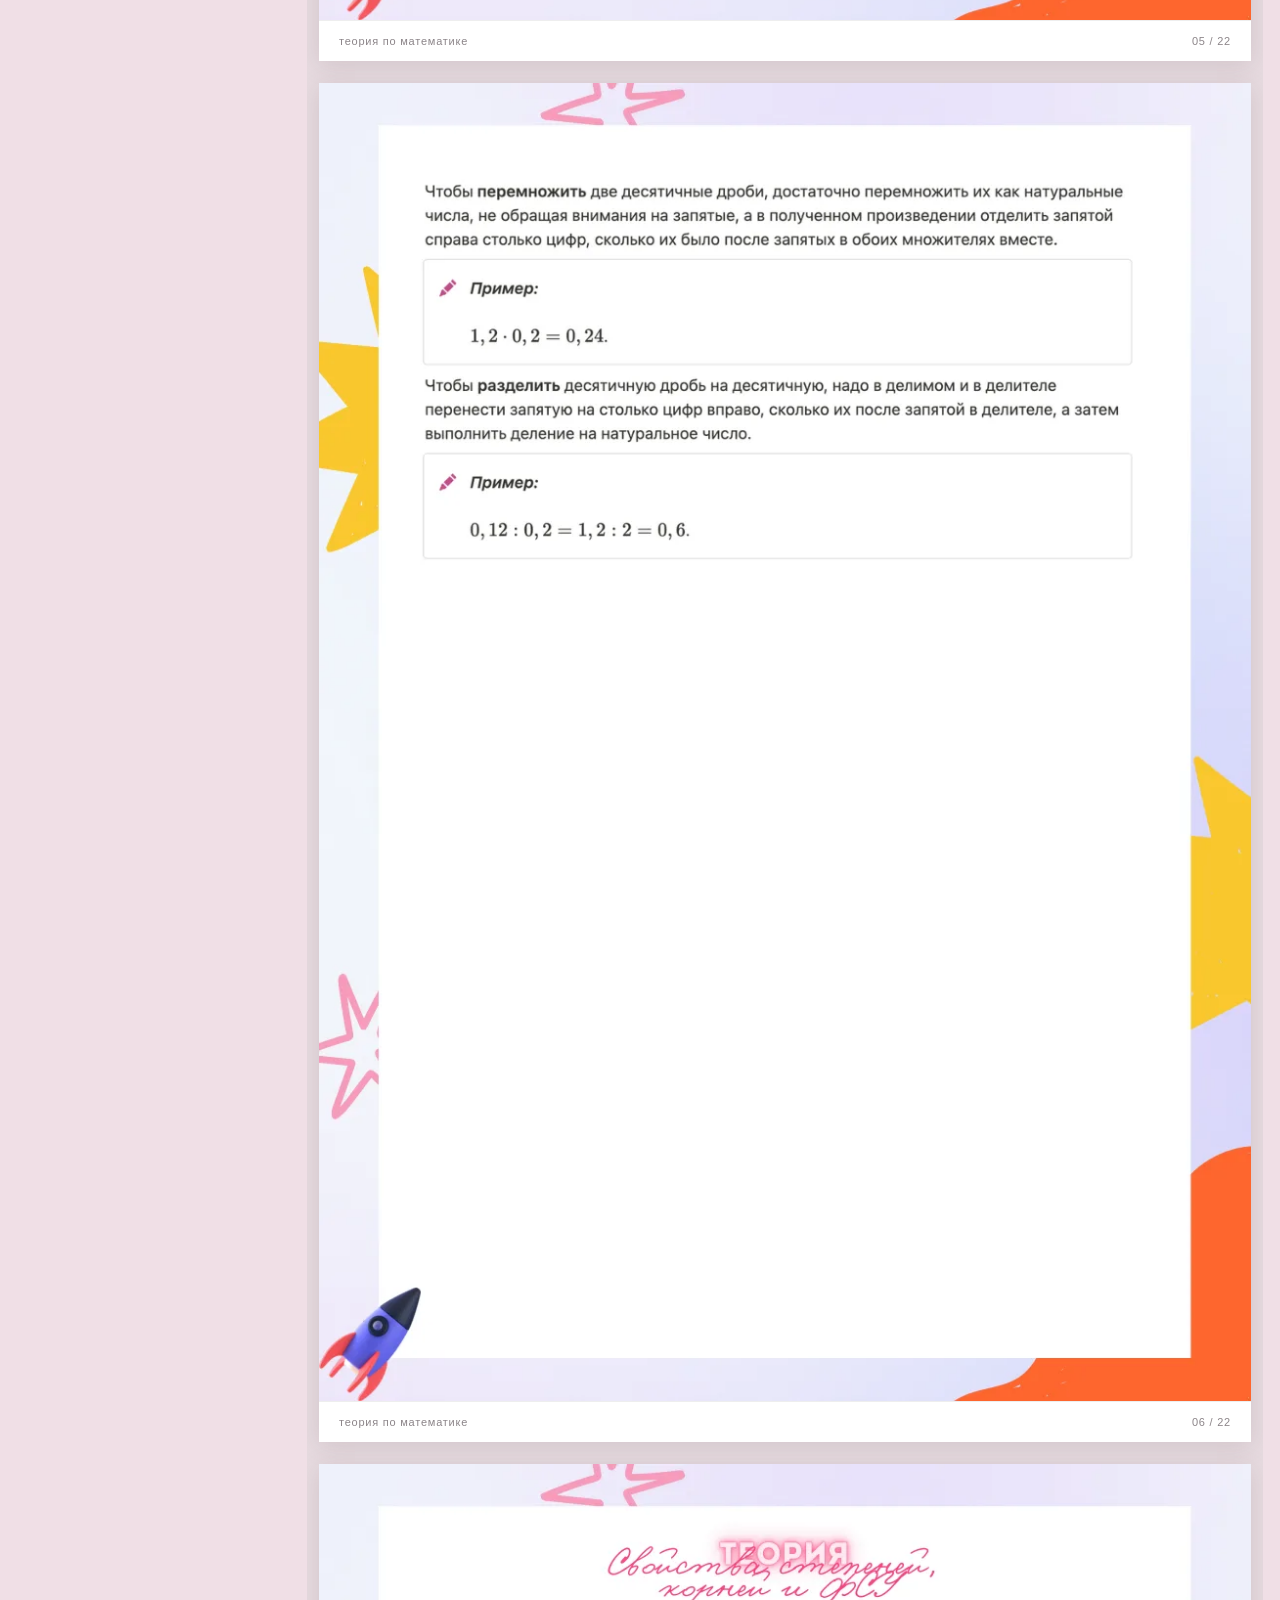
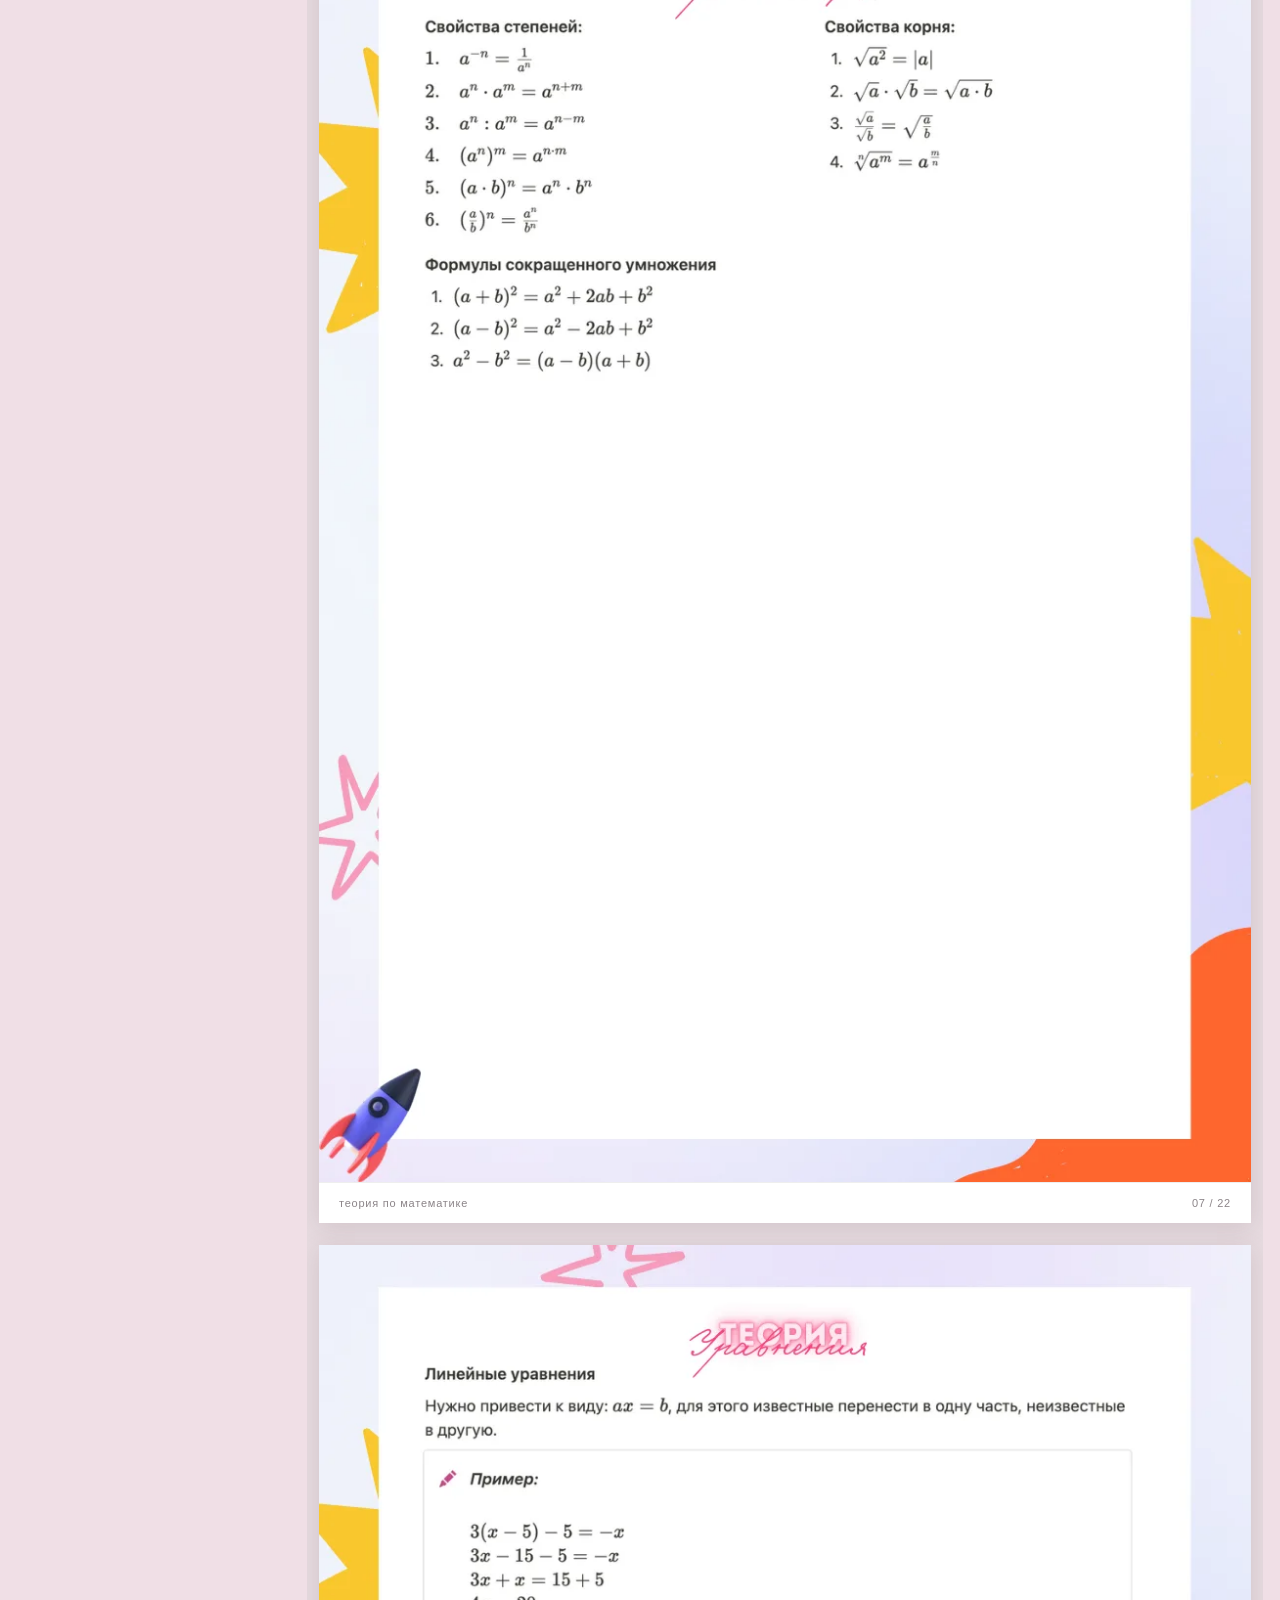
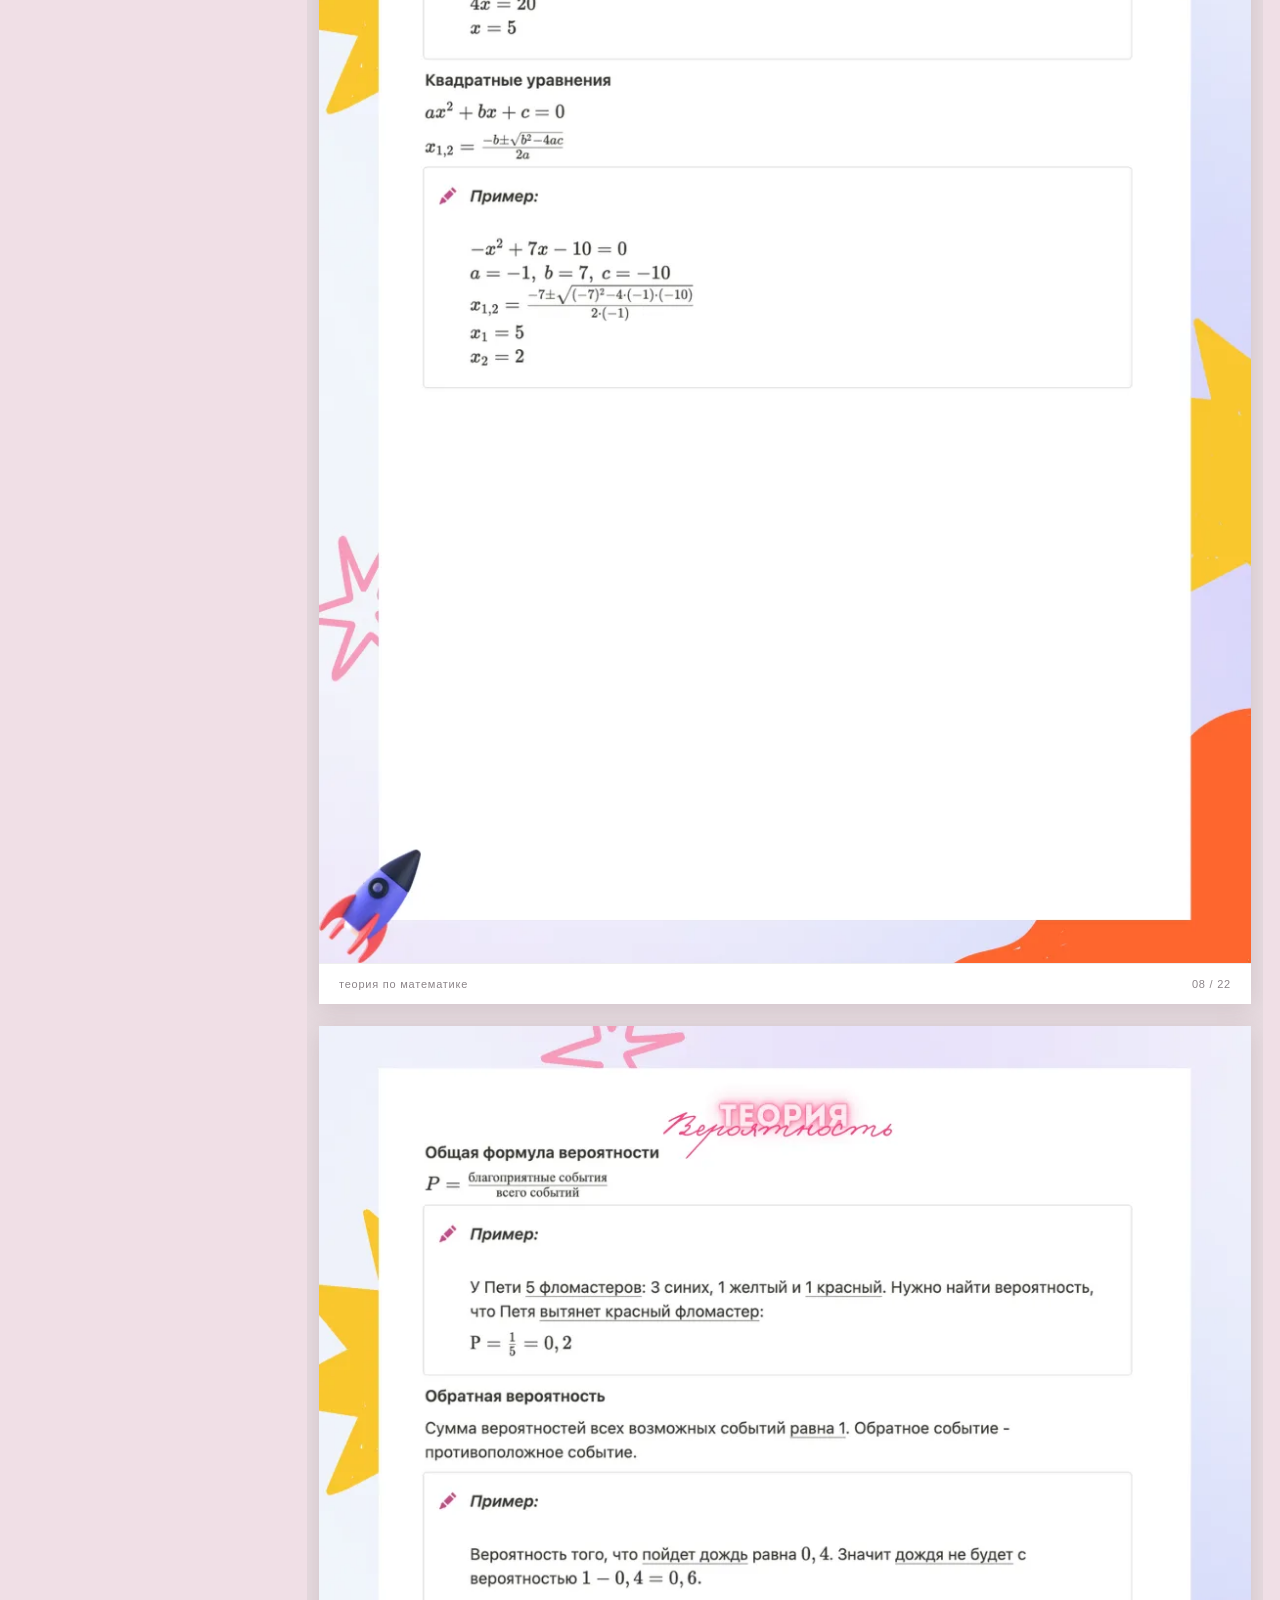
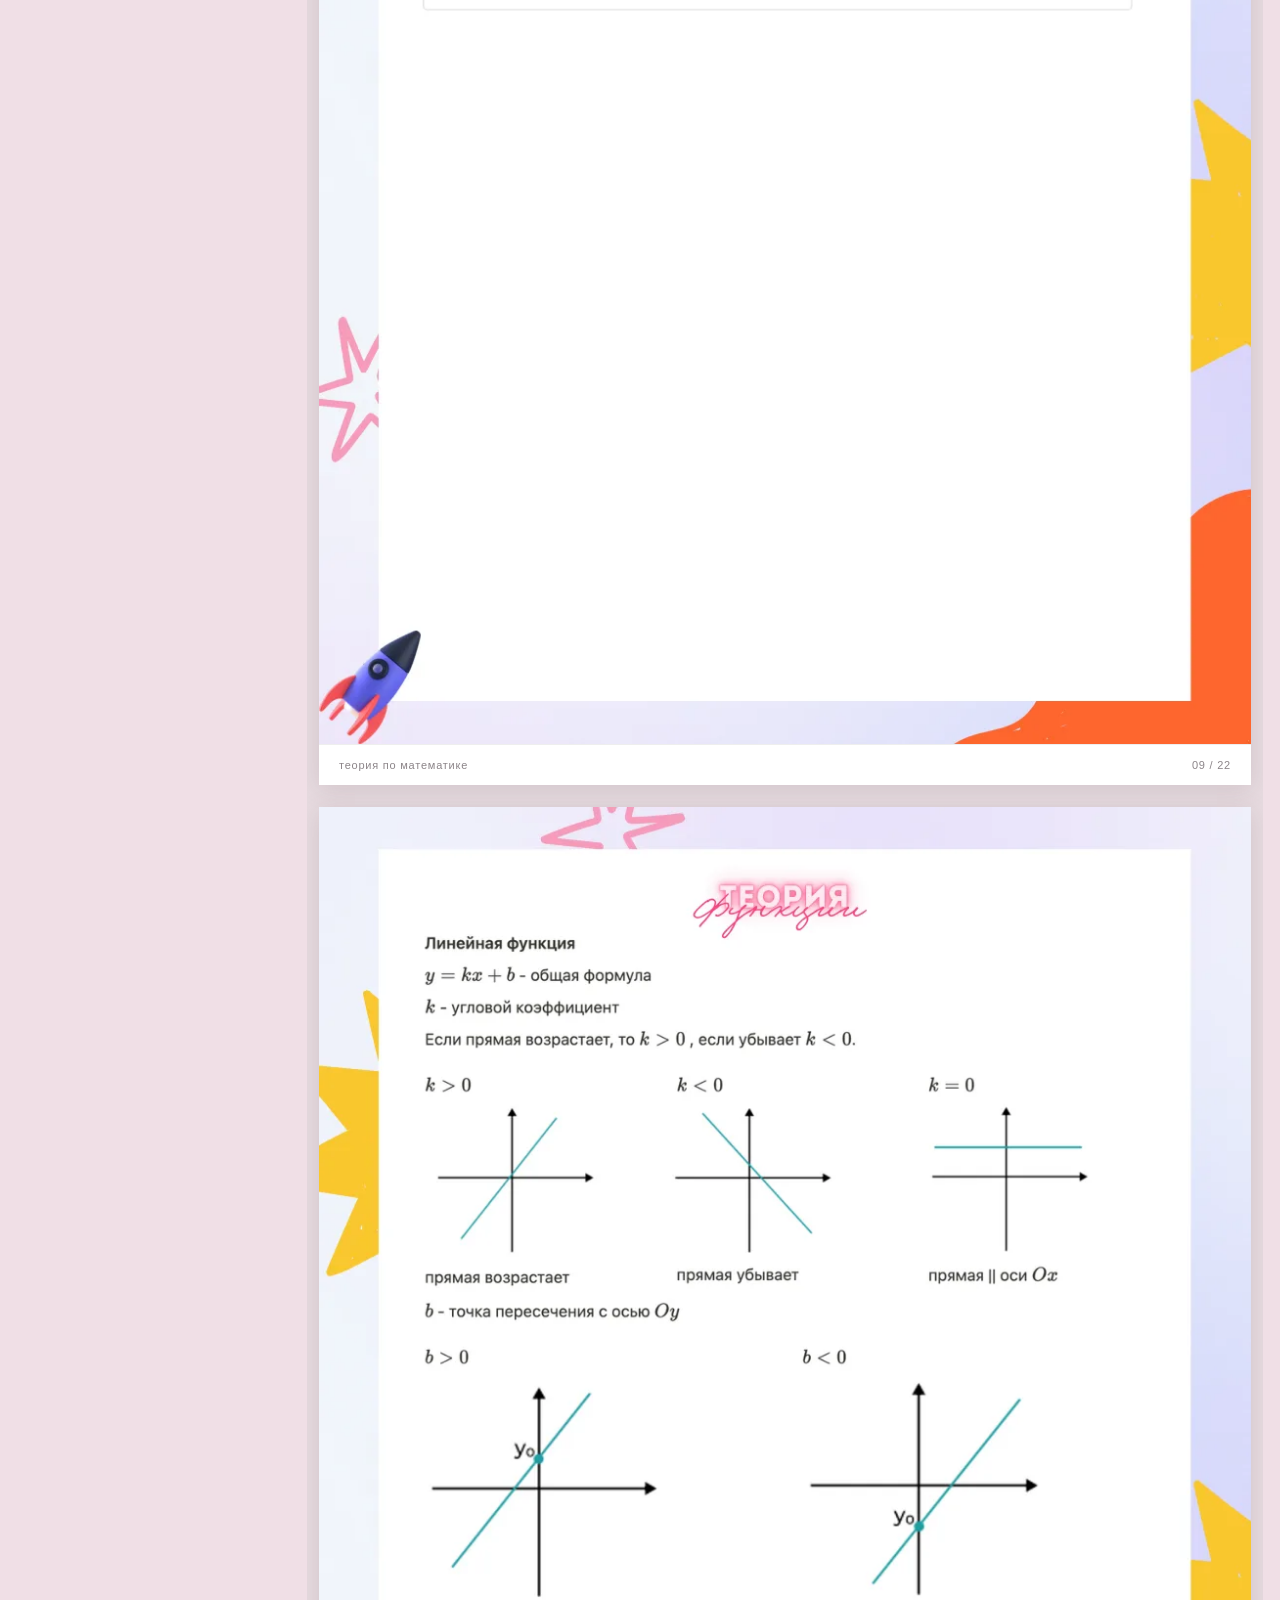
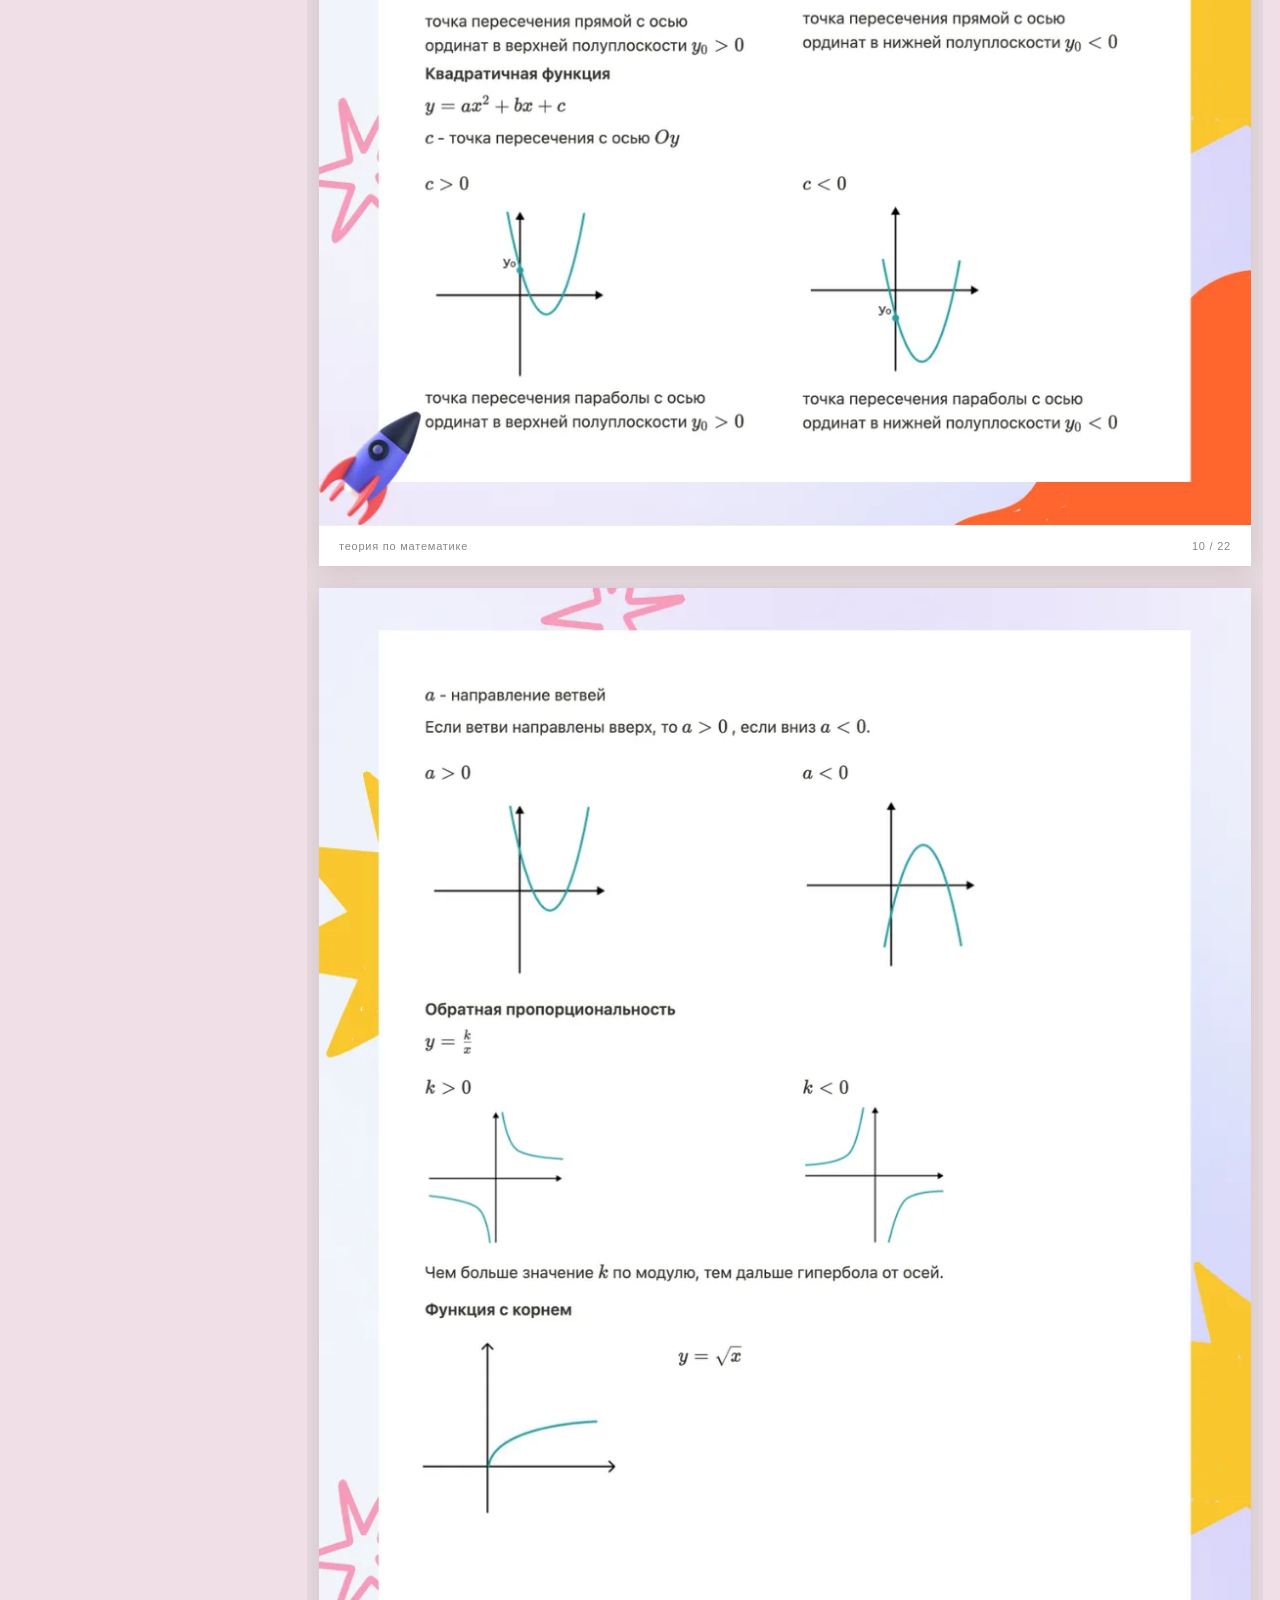
==== commit cedf6723: "Теория ОГЭ в формате книги" ====
--- a/theory.html
+++ b/theory.html
@@ -1 +1,35 @@
-<!doctype html><html lang="ru"><head><meta charset="utf-8"><meta name="viewport" content="width=device-width,initial-scale=1"><meta name="theme-color" content="#f0dfe6"><meta name="description" content="Теория по номерам 1–19 ОГЭ: sashosha math"><title>теория ОГЭ — sashosha math</title><link rel="stylesheet" href="theory.css"><link rel="stylesheet" href="interactive.css"></head><body><header class="nav shell"><a href="index.html" class="brand">sashosha<span>.</span>math</a><nav><a href="index.html">главная ↗</a><a href="index.html#classroom">мой кабинет ↗</a></nav></header><main class="shell"><section class="hero"><p class="eyebrow">математика, которую можно понять ♡</p><h1>теория<br>по номерам<span>.</span></h1><p class="lead">Подробная теория по номерам ОГЭ: определения, формулы, условия применения и наглядные схемы. Читай в своём темпе — решать ничего не нужно.</p><div class="tags"><span>01–19</span><span>алгебра</span><span>геометрия</span><span>практика</span></div><a class="dark-link" href="#catalog">выбрать тему →</a></section><div class="ticker">ТЕОРИЯ ✳ ФОРМУЛЫ ✳ СХЕМЫ ✳ SASHOSHA MATH ✳</div><section id="catalog" class="section"><div class="head"><div class="eyebrow">01 / библиотека</div><h2>все темы<span>.</span></h2><p>Выбери номер ОГЭ — откроются объяснения и формулы.</p></div><div class="tools"><input id="search" type="search" placeholder="найти по теме…" aria-label="Найти тему"><div class="filters" role="group" aria-label="Группа заданий"><button data-group="all" class="active">все</button><button data-group="практика">практика 1–5</button><button data-group="алгебра">алгебра 6–14</button><button data-group="геометрия">геометрия 15–19</button></div></div><div class="catalog" id="numberList"></div></section><section class="section" id="lesson" aria-live="polite"><div id="lessonContent"></div></section></main><footer class="shell footer"><b>sashosha<span>.</span>math</b><span>подробная теория ♡</span></footer><script src="theory-data.js"></script><script src="theory.js"></script><script src="interactive.js"></script></body></html>+<!doctype html>
+<html lang="ru"><head><meta charset="utf-8"><meta name="viewport" content="width=device-width,initial-scale=1"><meta name="theme-color" content="#f0dfe6"><meta name="description" content="Теория ОГЭ по математике — читаем как книгу на sashosha math"><title>книга теории · sashosha math</title><link rel="stylesheet" href="book.css"></head>
+<body>
+<header class="site-nav shell"><a href="index.html" class="logo">sashosha<span>.</span>math</a><nav><a href="index.html">главная ↗</a><a href="index.html#classroom">мой кабинет ↗</a></nav></header>
+<main class="shell">
+<section class="cover"><div class="kicker">ОНЛАЙН-БИБЛИОТЕКА / ОГЭ</div><h1>теория,<br>как книга<span>.</span></h1><p>Листай главы, читай объяснения, рассматривай формулы и чертежи. Здесь не нужно ничего решать — только понимать.</p><div class="cover-foot"><span>22 страницы</span><span>8 разделов</span><a href="#reader">начать читать ↓</a></div></section>
+<div class="ticker" aria-hidden="true">МАТЕМАТИКА ✳ ТЕОРИЯ ✳ ФОРМУЛЫ ✳ SASHOSHA MATH ✳</div>
+<section class="library" id="reader"><div class="intro"><span class="kicker">01 / НАСТОЯЩАЯ КНИГА</span><h2>содержание<span>.</span></h2><p>Выбери главу или просто прокручивай страницы подряд.</p></div>
+<div class="reading-layout"><aside class="toc" aria-label="Оглавление"><div class="toc-title">главы книги <span>↘</span></div><a href="#page-2" data-start="2"><b>01</b><span>Дроби и действия с ними<small>стр. 2–6</small></span></a><a href="#page-7" data-start="7"><b>02</b><span>Степени, корни и ФСУ<small>стр. 7</small></span></a><a href="#page-8" data-start="8"><b>03</b><span>Уравнения<small>стр. 8</small></span></a><a href="#page-9" data-start="9"><b>04</b><span>Вероятность<small>стр. 9</small></span></a><a href="#page-10" data-start="10"><b>05</b><span>Функции и графики<small>стр. 10–11</small></span></a><a href="#page-12" data-start="12"><b>06</b><span>Неравенства<small>стр. 12–13</small></span></a><a href="#page-14" data-start="14"><b>07</b><span>Прогрессии<small>стр. 14</small></span></a><a href="#page-15" data-start="15"><b>08</b><span>Планиметрия<small>стр. 15–22</small></span></a><div class="toc-note">Материал представлен в порядке твоего исходного PDF. Оформление страниц внутри книги пока сохранено оригинальным.</div></aside>
+<div class="book" id="book"><div class="book-toolbar"><div><strong>теория ОГЭ</strong><span id="pageState">страница 1 из 22</span></div><div class="zoom-actions"><button id="zoomOut" aria-label="Уменьшить страницы" title="Уменьшить">−</button><button id="zoomReset" aria-label="Обычный масштаб" title="Масштаб 100%">100%</button><button id="zoomIn" aria-label="Увеличить страницы" title="Увеличить">+</button></div></div>
+<div class="page-stack" id="pageStack">
+<figure class="book-page" id="page-1" data-page="1"><img src="book-pages/page-01.webp" loading="eager" decoding="async" alt="Теория ОГЭ — страница 1 из 22" width="953" height="1348"><figcaption>теория по математике <span>01 / 22</span></figcaption></figure>
+<figure class="book-page" id="page-2" data-page="2"><img src="book-pages/page-02.webp" loading="eager" decoding="async" alt="Теория ОГЭ — страница 2 из 22" width="953" height="1348"><figcaption>теория по математике <span>02 / 22</span></figcaption></figure>
+<figure class="book-page" id="page-3" data-page="3"><img src="book-pages/page-03.webp" loading="lazy" decoding="async" alt="Теория ОГЭ — страница 3 из 22" width="953" height="1348"><figcaption>теория по математике <span>03 / 22</span></figcaption></figure>
+<figure class="book-page" id="page-4" data-page="4"><img src="book-pages/page-04.webp" loading="lazy" decoding="async" alt="Теория ОГЭ — страница 4 из 22" width="953" height="1348"><figcaption>теория по математике <span>04 / 22</span></figcaption></figure>
+<figure class="book-page" id="page-5" data-page="5"><img src="book-pages/page-05.webp" loading="lazy" decoding="async" alt="Теория ОГЭ — страница 5 из 22" width="953" height="1348"><figcaption>теория по математике <span>05 / 22</span></figcaption></figure>
+<figure class="book-page" id="page-6" data-page="6"><img src="book-pages/page-06.webp" loading="lazy" decoding="async" alt="Теория ОГЭ — страница 6 из 22" width="953" height="1348"><figcaption>теория по математике <span>06 / 22</span></figcaption></figure>
+<figure class="book-page" id="page-7" data-page="7"><img src="book-pages/page-07.webp" loading="lazy" decoding="async" alt="Теория ОГЭ — страница 7 из 22" width="953" height="1348"><figcaption>теория по математике <span>07 / 22</span></figcaption></figure>
+<figure class="book-page" id="page-8" data-page="8"><img src="book-pages/page-08.webp" loading="lazy" decoding="async" alt="Теория ОГЭ — страница 8 из 22" width="953" height="1348"><figcaption>теория по математике <span>08 / 22</span></figcaption></figure>
+<figure class="book-page" id="page-9" data-page="9"><img src="book-pages/page-09.webp" loading="lazy" decoding="async" alt="Теория ОГЭ — страница 9 из 22" width="953" height="1348"><figcaption>теория по математике <span>09 / 22</span></figcaption></figure>
+<figure class="book-page" id="page-10" data-page="10"><img src="book-pages/page-10.webp" loading="lazy" decoding="async" alt="Теория ОГЭ — страница 10 из 22" width="953" height="1348"><figcaption>теория по математике <span>10 / 22</span></figcaption></figure>
+<figure class="book-page" id="page-11" data-page="11"><img src="book-pages/page-11.webp" loading="lazy" decoding="async" alt="Теория ОГЭ — страница 11 из 22" width="953" height="1348"><figcaption>теория по математике <span>11 / 22</span></figcaption></figure>
+<figure class="book-page" id="page-12" data-page="12"><img src="book-pages/page-12.webp" loading="lazy" decoding="async" alt="Теория ОГЭ — страница 12 из 22" width="953" height="1348"><figcaption>теория по математике <span>12 / 22</span></figcaption></figure>
+<figure class="book-page" id="page-13" data-page="13"><img src="book-pages/page-13.webp" loading="lazy" decoding="async" alt="Теория ОГЭ — страница 13 из 22" width="953" height="1348"><figcaption>теория по математике <span>13 / 22</span></figcaption></figure>
+<figure class="book-page" id="page-14" data-page="14"><img src="book-pages/page-14.webp" loading="lazy" decoding="async" alt="Теория ОГЭ — страница 14 из 22" width="953" height="1348"><figcaption>теория по математике <span>14 / 22</span></figcaption></figure>
+<figure class="book-page" id="page-15" data-page="15"><img src="book-pages/page-15.webp" loading="lazy" decoding="async" alt="Теория ОГЭ — страница 15 из 22" width="953" height="1348"><figcaption>теория по математике <span>15 / 22</span></figcaption></figure>
+<figure class="book-page" id="page-16" data-page="16"><img src="book-pages/page-16.webp" loading="lazy" decoding="async" alt="Теория ОГЭ — страница 16 из 22" width="953" height="1348"><figcaption>теория по математике <span>16 / 22</span></figcaption></figure>
+<figure class="book-page" id="page-17" data-page="17"><img src="book-pages/page-17.webp" loading="lazy" decoding="async" alt="Теория ОГЭ — страница 17 из 22" width="953" height="1348"><figcaption>теория по математике <span>17 / 22</span></figcaption></figure>
+<figure class="book-page" id="page-18" data-page="18"><img src="book-pages/page-18.webp" loading="lazy" decoding="async" alt="Теория ОГЭ — страница 18 из 22" width="953" height="1348"><figcaption>теория по математике <span>18 / 22</span></figcaption></figure>
+<figure class="book-page" id="page-19" data-page="19"><img src="book-pages/page-19.webp" loading="lazy" decoding="async" alt="Теория ОГЭ — страница 19 из 22" width="953" height="1348"><figcaption>теория по математике <span>19 / 22</span></figcaption></figure>
+<figure class="book-page" id="page-20" data-page="20"><img src="book-pages/page-20.webp" loading="lazy" decoding="async" alt="Теория ОГЭ — страница 20 из 22" width="953" height="1348"><figcaption>теория по математике <span>20 / 22</span></figcaption></figure>
+<figure class="book-page" id="page-21" data-page="21"><img src="book-pages/page-21.webp" loading="lazy" decoding="async" alt="Теория ОГЭ — страница 21 из 22" width="953" height="1348"><figcaption>теория по математике <span>21 / 22</span></figcaption></figure>
+<figure class="book-page" id="page-22" data-page="22"><img src="book-pages/page-22.webp" loading="lazy" decoding="async" alt="Теория ОГЭ — страница 22 из 22" width="953" height="1348"><figcaption>теория по математике <span>22 / 22</span></figcaption></figure>
+</div><div class="finish"><span>♡</span><h2>ты дочитал(а)!</h2><p>К книге можно возвращаться в любое время — все главы доступны без входа в кабинет.</p><a href="#reader">к оглавлению ↑</a></div></div></div></section>
+</main><footer class="shell footer"><strong>sashosha<span>.</span>math</strong><span>математика без паники ♡</span></footer><script src="book.js" defer></script></body></html>
--- a/book.css
+++ b/book.css
@@ -0,0 +1 @@
+:root{--pink:#f0dfe6;--ink:#121212;--paper:#fbf9f7;--accent:#cb7a99}*{box-sizing:border-box}html{scroll-behavior:smooth}body{margin:0;background:var(--pink);color:var(--ink);font-family:Arial,Helvetica,sans-serif}a{color:inherit;text-decoration:none}button{font:inherit;cursor:pointer}.shell{width:min(1250px,calc(100% - 34px));margin:auto}.site-nav{padding:25px 0;display:flex;justify-content:space-between;align-items:center;gap:20px}.logo{font-size:26px;font-weight:900;letter-spacing:-1.5px}.logo span,.cover h1 span,.intro h2 span,.footer strong span{color:var(--accent)}nav{display:flex;gap:19px;font-size:13px;font-weight:800}nav a:hover{text-decoration:underline}.cover{background:#f9f8f7;border:2px solid #ddd5d9;padding:clamp(30px,6vw,75px);min-height:510px;display:flex;flex-direction:column;justify-content:space-between}.kicker{font-weight:800;font-size:12px;letter-spacing:.12em;color:#847b80}.cover h1{font-size:clamp(68px,12.2vw,154px);line-height:.83;letter-spacing:-.09em;margin:35px 0 20px}.cover p{font-size:clamp(16px,2vw,23px);line-height:1.45;max-width:620px}.cover-foot{display:flex;gap:12px;align-items:center;flex-wrap:wrap;margin-top:30px}.cover-foot>span{background:#eae6e8;padding:14px 17px;font-size:13px;font-weight:800}.cover-foot>a{margin-left:auto;color:#fff;background:#111;padding:17px 25px;font-size:14px;font-weight:900}.ticker{margin:17px 0 0;background:#111;color:white;padding:17px 22px;letter-spacing:.14em;font-size:12px;font-weight:900}.library{padding:60px 0}.intro h2{font-size:clamp(57px,9vw,96px);letter-spacing:-.075em;line-height:1;margin:10px 0}.intro p{font-size:17px;color:#655d61;margin:0 0 30px}.reading-layout{display:grid;grid-template-columns:270px minmax(0,1fr);gap:20px;align-items:start}.toc{background:#faf8f8;border:1px solid #e3dade;padding:14px;position:sticky;top:18px;max-height:calc(100vh - 35px);overflow:auto}.toc-title{font-size:17px;font-weight:900;display:flex;justify-content:space-between;padding:11px 9px 18px}.toc>a{display:flex;gap:12px;align-items:flex-start;border-top:1px solid #e6e2e4;padding:15px 9px;font-size:14px;font-weight:800;line-height:1.25}.toc>a b{color:var(--accent);font-size:16px}.toc>a small{display:block;font-size:11px;font-weight:400;color:#81777c;margin-top:6px}.toc>a:hover,.toc>a.active{background:#f0dfe6}.toc-note{font-size:11px;line-height:1.5;color:#81777c;padding:18px 8px 9px}.book{min-width:0}.book-toolbar{position:sticky;z-index:10;top:0;display:flex;align-items:center;justify-content:space-between;gap:12px;background:#111;color:#fff;padding:12px 16px;box-shadow:0 3px 18px #0002}.book-toolbar>div:first-child{display:flex;flex-direction:column;gap:4px}.book-toolbar strong{font-size:14px}.book-toolbar span{font-size:11px;color:#ddd}.zoom-actions{display:flex;gap:5px}.zoom-actions button{background:#353535;color:white;border:1px solid #666;min-height:36px;min-width:36px;padding:5px 10px}.page-stack{display:flex;flex-direction:column;align-items:center;gap:22px;padding:22px 12px;background:#e7dbe0;overflow:hidden}.book-page{margin:0;width:var(--page-width,100%);max-width:none;min-width:0;flex:0 0 auto;background:white;box-shadow:0 4px 23px #57454e28;scroll-margin-top:80px}.book-page img{width:100%;height:auto;display:block;aspect-ratio:595.5/842.25;background:white}.book-page figcaption{background:#fff;padding:14px 20px;border-top:1px solid #eee;display:flex;justify-content:space-between;color:#8c8589;font-size:11px;letter-spacing:.07em}.finish{margin-top:20px;background:#f8f7f7;padding:45px 30px;text-align:center}.finish>span{color:var(--accent);font-size:34px}.finish h2{font-size:42px;letter-spacing:-.06em;margin:12px 0}.finish a{display:inline-block;background:#111;color:#fff;padding:15px 20px;font-weight:800;margin-top:14px}.footer{border-top:1px solid #d7c8cf;padding:30px 0 50px;display:flex;justify-content:space-between;font-size:13px}.footer strong{font-size:21px;letter-spacing:-.04em}@media(max-width:840px){.reading-layout{grid-template-columns:1fr}.toc{position:relative;top:0;max-height:none;display:grid;grid-template-columns:repeat(2,minmax(0,1fr));gap:0 12px}.toc-title,.toc-note{grid-column:1/-1}.cover{min-height:0}.page-stack{padding:12px 7px;gap:16px}.library{padding-top:45px}}@media(max-width:560px){.site-nav{flex-wrap:wrap}.logo{font-size:22px}.site-nav nav{gap:10px}.cover{padding:35px 20px}.cover h1{font-size:clamp(59px,15vw,87px)}.cover-foot>a{width:100%;text-align:center;margin:0}.toc{grid-template-columns:1fr}.toc>a{padding:12px 9px}.book-toolbar{padding:10px}.book-toolbar strong{font-size:12px}.zoom-actions button{min-width:31px;padding:5px 7px}.page-stack{padding:8px 4px;gap:12px}.book-page figcaption{padding:10px}.footer{gap:12px;flex-wrap:wrap}}
